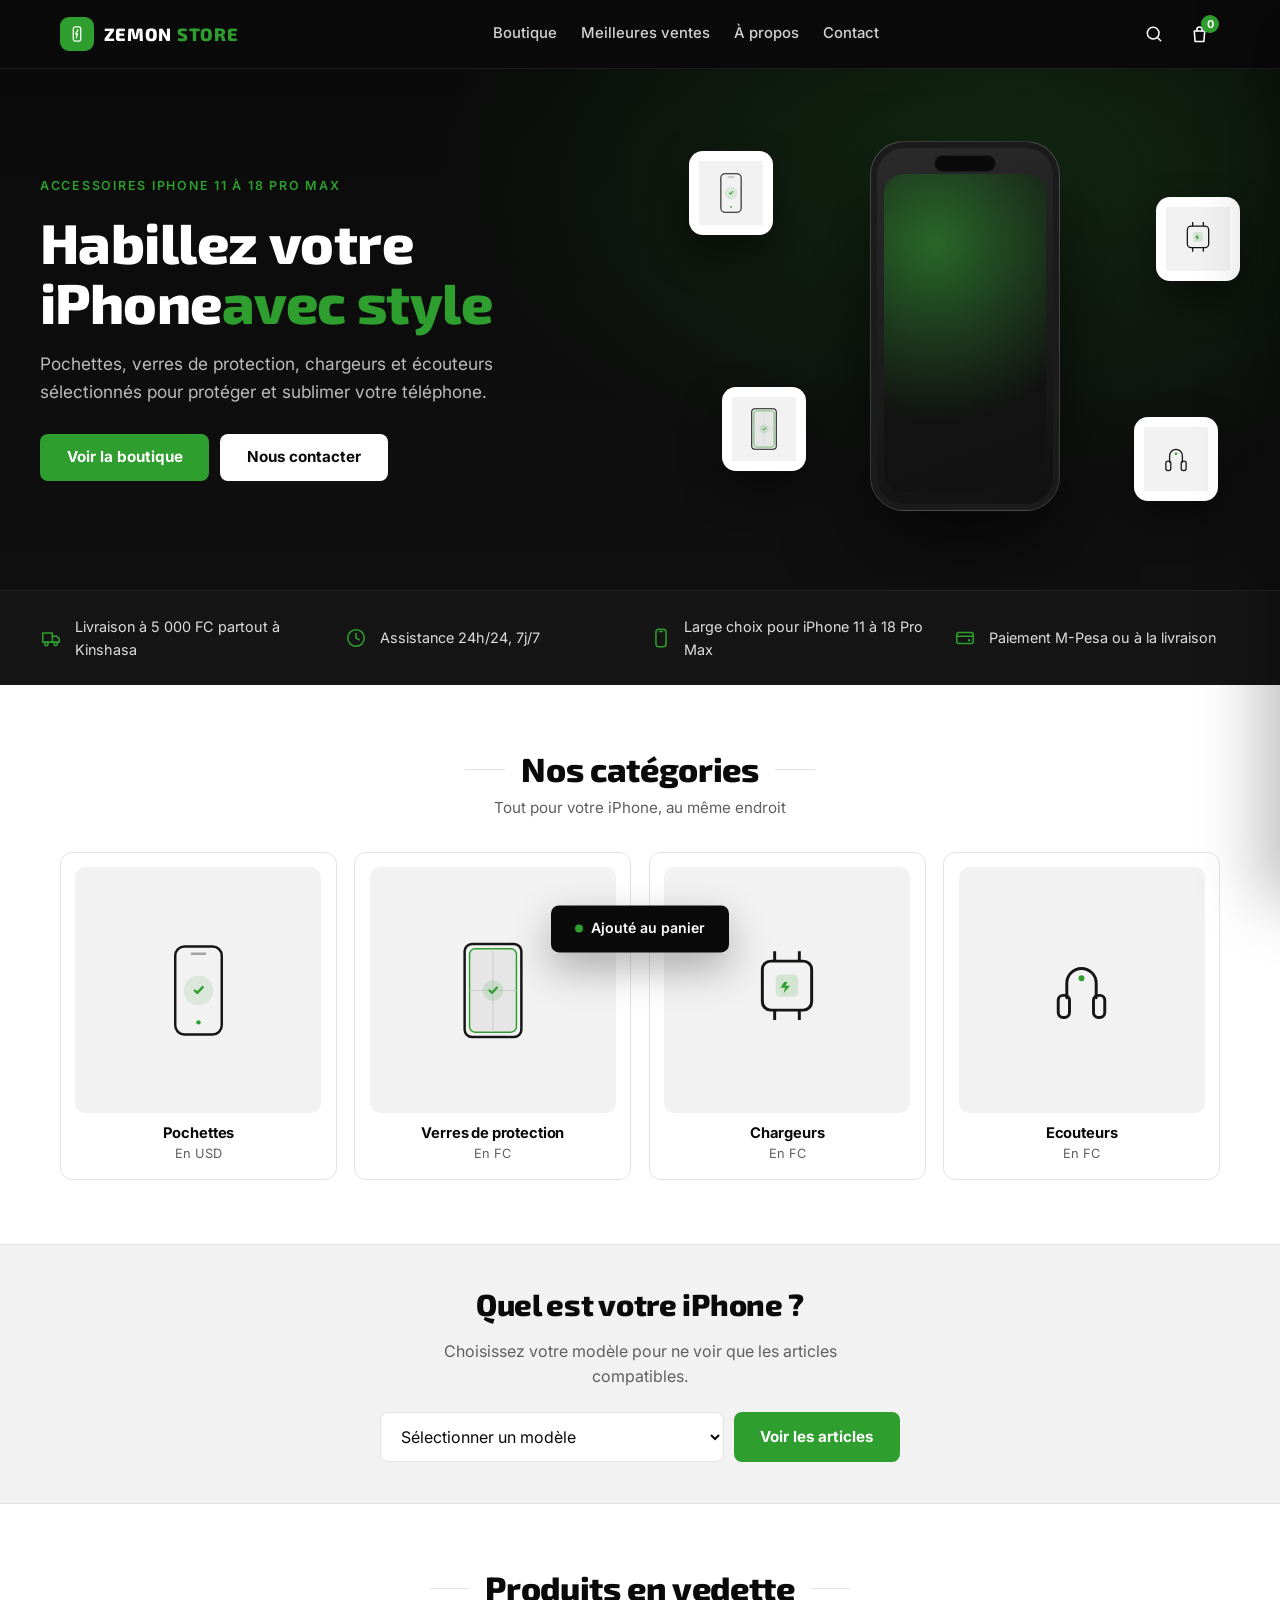
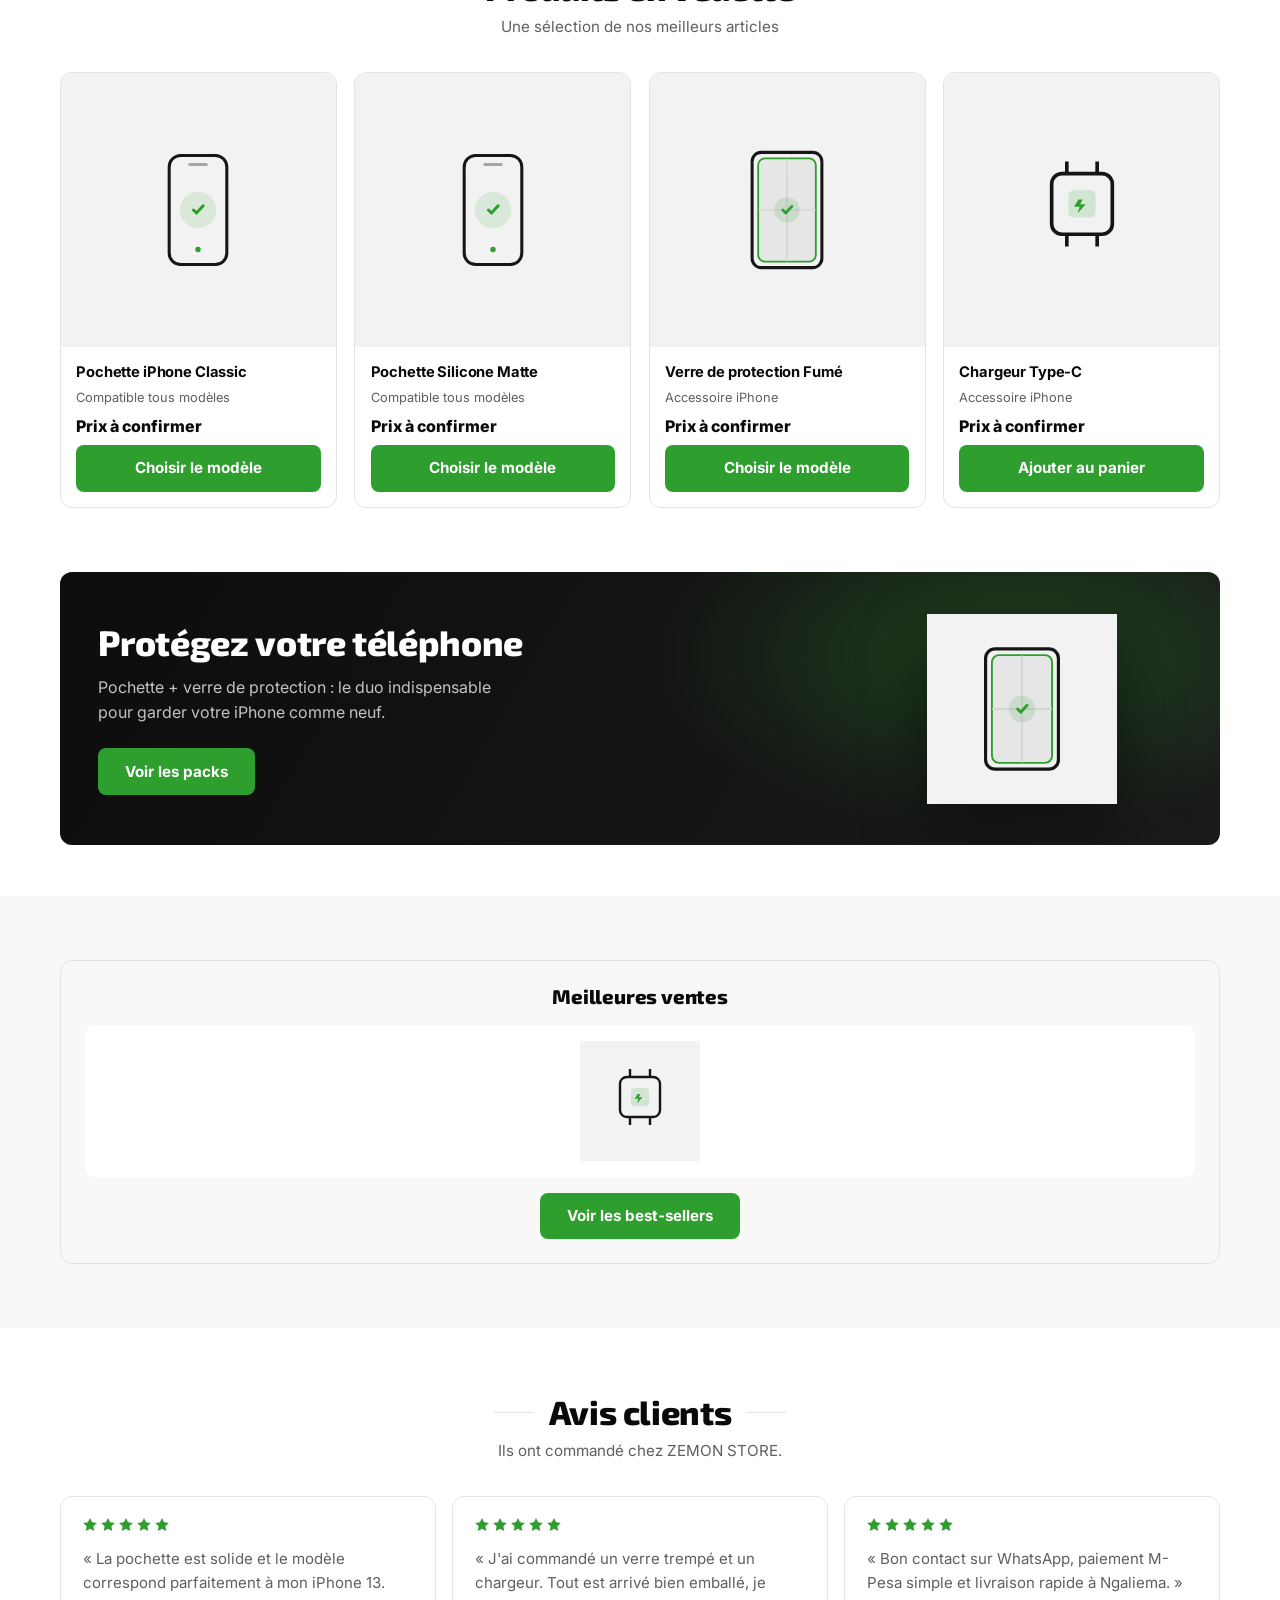
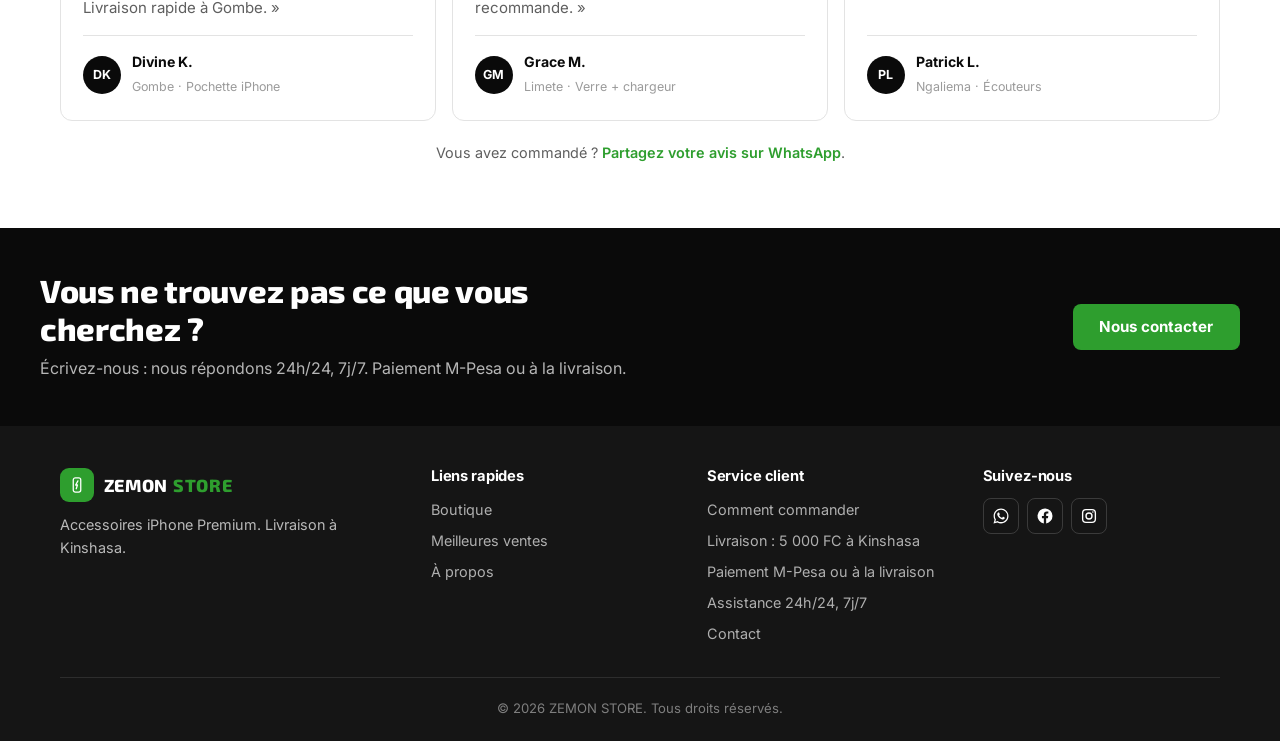
==== index.html @ 2002a4a0 "Initial commit: ZEMON STORE static e-commerce site" ====
<!DOCTYPE html>
<html lang="fr">

<head>
  <meta charset="UTF-8">
  <meta name="viewport" content="width=device-width, initial-scale=1.0">
  <title>ZEMON STORE | Accessoires iPhone</title>
  <meta name="description" content="ZEMON STORE - Pochettes, verres de protection, chargeurs et ecouteurs pour iPhone 11 a 18 Pro Max. Livraison a Kinshasa.">
  <link rel="preconnect" href="https://fonts.googleapis.com">
  <link rel="preconnect" href="https://fonts.gstatic.com" crossorigin>
  <link href="https://fonts.googleapis.com/css2?family=Exo+2:wght@600;700;800&family=Inter:wght@400;500;600;700&display=swap" rel="stylesheet">
  <link rel="stylesheet" href="css/style.css">
</head>

<body>
  <header class="site-header">
    <div class="container header-inner">
      <a class="brand" href="index.html">
        <span class="brand-icon">
          <svg width="18" height="18" viewBox="0 0 24 24" fill="none" stroke="currentColor" stroke-width="1.7" stroke-linecap="round" stroke-linejoin="round"><rect x="7" y="2.5" width="10" height="19" rx="2.8"/><path d="M13.2 6.5 10.2 12h2.4L11 17"/></svg>
        </span>
        <span class="brand-name">ZEMON <span>STORE</span></span>
      </a>

      <nav class="main-nav">
        <a href="pages/catalogue.html">Boutique</a>
        <a href="pages/catalogue.html?filter=best">Meilleures ventes</a>
        <a href="pages/contact.html#apropos">À propos</a>
        <a href="pages/contact.html#contact">Contact</a>
      </nav>

      <div class="header-actions">
        <button class="icon-btn" id="searchToggle" aria-label="Rechercher">
          <svg width="20" height="20" viewBox="0 0 24 24" fill="none" stroke="currentColor" stroke-width="1.8" stroke-linecap="round" stroke-linejoin="round"><circle cx="11" cy="11" r="7"/><path d="m20 20-3.6-3.6"/></svg>
        </button>
        <button class="icon-btn cart-btn" aria-label="Panier">
          <svg width="21" height="21" viewBox="0 0 24 24" fill="none" stroke="currentColor" stroke-width="1.8" stroke-linecap="round" stroke-linejoin="round"><path d="M6 8h12l-1 12H7L6 8Z"/><path d="M9 8V6.5a3 3 0 0 1 6 0V8"/></svg>
          <span class="cart-count">0</span>
        </button>
        <button class="icon-btn burger" id="burger" aria-label="Ouvrir le menu">
          <svg width="22" height="22" viewBox="0 0 24 24" fill="none" stroke="currentColor" stroke-width="1.8" stroke-linecap="round"><path d="M4 7h16M4 12h16M4 17h16"/></svg>
        </button>
      </div>
    </div>

    <div class="search-bar" id="searchBar">
      <form id="headerSearchForm">
        <input type="search" id="headerSearchInput" placeholder="Rechercher une pochette, un chargeur, un verre..." aria-label="Rechercher">
        <button class="btn btn-sm" type="submit">Chercher</button>
      </form>
    </div>

    <div class="mobile-menu" id="mobileMenu">
      <nav class="mobile-nav">
        <a href="pages/catalogue.html">Boutique</a>
        <a href="pages/catalogue.html?filter=best">Meilleures ventes</a>
        <a href="pages/contact.html#apropos">À propos</a>
        <a href="pages/contact.html#contact">Contact</a>
      </nav>
    </div>
  </header>

  <main>
    <section class="hero">
      <div class="container hero-inner">
        <div class="hero-copy">
          <span class="hero-eyebrow">Accessoires iPhone 11 à 18 Pro Max</span>
          <h1 class="hero-title" data-word-reveal>
            Habillez votre iPhone <em>avec style</em>
          </h1>
          <p class="hero-sub">Pochettes, verres de protection, chargeurs et écouteurs sélectionnés pour protéger et sublimer votre téléphone.</p>
          <div class="hero-actions">
            <a class="btn" href="pages/catalogue.html">Voir la boutique</a>
            <a class="btn btn-light" href="https://wa.me/243818395949?text=Bonjour%20ZEMON%20STORE%2C%20je%20cherche%20%5Barticle%5D%20pour%20%5Bmod%C3%A8le%20d%27iPhone%5D" target="_blank" rel="noopener">Nous contacter</a>
          </div>
        </div>

        <div class="hero-visual" aria-hidden="true">
          <div class="hero-phone"></div>
          <div class="hero-float hero-float--1"><img src="assets/images/placeholder-pochette.svg" alt=""></div>
          <div class="hero-float hero-float--2"><img src="assets/images/placeholder-verre.svg" alt=""></div>
          <div class="hero-float hero-float--3"><img src="assets/images/placeholder-charger.svg" alt=""></div>
          <div class="hero-float hero-float--4"><img src="assets/images/placeholder-earphone.svg" alt=""></div>
        </div>
      </div>
    </section>

    <section class="trust">
      <div class="container trust-inner">
        <div class="trust-item">
          <svg width="22" height="22" viewBox="0 0 24 24" fill="none" stroke="currentColor" stroke-width="1.7" stroke-linecap="round" stroke-linejoin="round"><path d="M3 6.5h10.5v10H3z"/><path d="M13.5 10H18l3 3v3.5h-7.5"/><circle cx="7" cy="18.5" r="1.8"/><circle cx="17" cy="18.5" r="1.8"/></svg>
          <span>Livraison à 5 000 FC partout à Kinshasa</span>
        </div>
        <div class="trust-item">
          <svg width="22" height="22" viewBox="0 0 24 24" fill="none" stroke="currentColor" stroke-width="1.7" stroke-linecap="round" stroke-linejoin="round"><circle cx="12" cy="12" r="9"/><path d="M12 7v5l3.5 2"/></svg>
          <span>Assistance 24h/24, 7j/7</span>
        </div>
        <div class="trust-item">
          <svg width="22" height="22" viewBox="0 0 24 24" fill="none" stroke="currentColor" stroke-width="1.7" stroke-linecap="round" stroke-linejoin="round"><rect x="6.5" y="2.5" width="11" height="19" rx="3"/><path d="M10.5 5h3"/></svg>
          <span>Large choix pour iPhone 11 à 18 Pro Max</span>
        </div>
        <div class="trust-item">
          <svg width="22" height="22" viewBox="0 0 24 24" fill="none" stroke="currentColor" stroke-width="1.7" stroke-linecap="round" stroke-linejoin="round"><rect x="3" y="6" width="18" height="12" rx="2.5"/><path d="M3 10h18"/><circle cx="16.5" cy="14.5" r="1.3" fill="currentColor" stroke="none"/></svg>
          <span>Paiement M-Pesa ou à la livraison</span>
        </div>
      </div>
    </section>

    <section class="section">
      <div class="container">
        <div class="section-head section-head--lined reveal">
          <h2>Nos catégories</h2>
          <p>Tout pour votre iPhone, au même endroit</p>
        </div>
        <div class="cat-grid reveal">
          <a class="cat-card" href="pages/catalogue.html?cat=pochettes">
            <div class="cat-media"><img src="assets/images/placeholder-pochette.svg" alt="Pochettes"></div>
            <h3>Pochettes</h3>
            <p>En USD</p>
          </a>
          <a class="cat-card" href="pages/catalogue.html?cat=verres">
            <div class="cat-media"><img src="assets/images/placeholder-verre.svg" alt="Verres de protection"></div>
            <h3>Verres de protection</h3>
            <p>En FC</p>
          </a>
          <a class="cat-card" href="pages/catalogue.html?cat=chargeurs">
            <div class="cat-media"><img src="assets/images/placeholder-charger.svg" alt="Chargeurs"></div>
            <h3>Chargeurs</h3>
            <p>En FC</p>
          </a>
          <a class="cat-card" href="pages/catalogue.html?cat=ecouteurs">
            <div class="cat-media"><img src="assets/images/placeholder-earphone.svg" alt="Ecouteurs"></div>
            <h3>Ecouteurs</h3>
            <p>En FC</p>
          </a>
        </div>
      </div>
    </section>

    <section class="model-finder">
      <div class="container model-finder-inner reveal">
        <h2>Quel est votre iPhone ?</h2>
        <p>Choisissez votre modèle pour ne voir que les articles compatibles.</p>
        <form class="model-form" id="modelFinderForm">
          <select id="modelFinderSelect" aria-label="Choisir un modèle iPhone">
            <option value="">Sélectionner un modèle</option>
          </select>
          <button class="btn" type="submit">Voir les articles</button>
        </form>
      </div>
    </section>

    <section class="section">
      <div class="container">
        <div class="section-head section-head--lined reveal">
          <h2>Produits en vedette</h2>
          <p>Une sélection de nos meilleurs articles</p>
        </div>
        <div class="product-grid reveal" id="featuredGrid"></div>
      </div>
    </section>

    <section class="promo-wrap">
      <div class="container">
        <div class="promo-banner reveal">
          <div>
            <h2>Protégez votre téléphone</h2>
            <p>Pochette + verre de protection : le duo indispensable pour garder votre iPhone comme neuf.</p>
            <a class="btn" href="pages/catalogue.html">Voir les packs</a>
          </div>
          <div class="promo-visual">
            <img src="assets/images/placeholder-verre.svg" alt="Pochette et verre de protection">
          </div>
        </div>
      </div>
    </section>

    <section class="section section--gray">
      <div class="container">
        <div class="duo-grid duo-grid--single reveal">
          <article class="duo-card">
            <h3>Meilleures ventes</h3>
            <div class="duo-media"><img src="assets/images/placeholder-charger.svg" alt="Meilleures ventes"></div>
            <a class="btn" href="pages/catalogue.html?filter=best">Voir les best-sellers</a>
          </article>
        </div>
      </div>
    </section>

    <section class="section" id="avis">
      <div class="container">
        <div class="section-head section-head--lined">
          <h2>Avis clients</h2>
          <p>Ils ont commandé chez ZEMON STORE.</p>
        </div>
        <div class="reviews-grid">
          <article class="review-card">
            <div class="review-stars" role="img" aria-label="5 étoiles sur 5">
              <svg width="86" height="14" viewBox="0 0 86 14" fill="currentColor"><path d="M7 0l2.1 4.3 4.7.7-3.4 3.3.8 4.7L7 10.8 2.8 13l.8-4.7L.2 5l4.7-.7L7 0Z"/><path d="M25 0l2.1 4.3 4.7.7-3.4 3.3.8 4.7L25 10.8l-4.2 2.2.8-4.7L18.2 5l4.7-.7L25 0Z"/><path d="M43 0l2.1 4.3 4.7.7-3.4 3.3.8 4.7L43 10.8l-4.2 2.2.8-4.7L36.2 5l4.7-.7L43 0Z"/><path d="M61 0l2.1 4.3 4.7.7-3.4 3.3.8 4.7L61 10.8l-4.2 2.2.8-4.7L54.2 5l4.7-.7L61 0Z"/><path d="M79 0l2.1 4.3 4.7.7-3.4 3.3.8 4.7L79 10.8l-4.2 2.2.8-4.7L72.2 5l4.7-.7L79 0Z"/></svg>
            </div>
            <p>« La pochette est solide et le modèle correspond parfaitement à mon iPhone 13. Livraison rapide à Gombe. »</p>
            <div class="review-author">
              <span class="review-avatar" aria-hidden="true">DK</span>
              <div><strong>Divine K.</strong><span>Gombe · Pochette iPhone</span></div>
            </div>
          </article>
          <article class="review-card">
            <div class="review-stars" role="img" aria-label="5 étoiles sur 5">
              <svg width="86" height="14" viewBox="0 0 86 14" fill="currentColor"><path d="M7 0l2.1 4.3 4.7.7-3.4 3.3.8 4.7L7 10.8 2.8 13l.8-4.7L.2 5l4.7-.7L7 0Z"/><path d="M25 0l2.1 4.3 4.7.7-3.4 3.3.8 4.7L25 10.8l-4.2 2.2.8-4.7L18.2 5l4.7-.7L25 0Z"/><path d="M43 0l2.1 4.3 4.7.7-3.4 3.3.8 4.7L43 10.8l-4.2 2.2.8-4.7L36.2 5l4.7-.7L43 0Z"/><path d="M61 0l2.1 4.3 4.7.7-3.4 3.3.8 4.7L61 10.8l-4.2 2.2.8-4.7L54.2 5l4.7-.7L61 0Z"/><path d="M79 0l2.1 4.3 4.7.7-3.4 3.3.8 4.7L79 10.8l-4.2 2.2.8-4.7L72.2 5l4.7-.7L79 0Z"/></svg>
            </div>
            <p>« J'ai commandé un verre trempé et un chargeur. Tout est arrivé bien emballé, je recommande. »</p>
            <div class="review-author">
              <span class="review-avatar" aria-hidden="true">GM</span>
              <div><strong>Grace M.</strong><span>Limete · Verre + chargeur</span></div>
            </div>
          </article>
          <article class="review-card">
            <div class="review-stars" role="img" aria-label="5 étoiles sur 5">
              <svg width="86" height="14" viewBox="0 0 86 14" fill="currentColor"><path d="M7 0l2.1 4.3 4.7.7-3.4 3.3.8 4.7L7 10.8 2.8 13l.8-4.7L.2 5l4.7-.7L7 0Z"/><path d="M25 0l2.1 4.3 4.7.7-3.4 3.3.8 4.7L25 10.8l-4.2 2.2.8-4.7L18.2 5l4.7-.7L25 0Z"/><path d="M43 0l2.1 4.3 4.7.7-3.4 3.3.8 4.7L43 10.8l-4.2 2.2.8-4.7L36.2 5l4.7-.7L43 0Z"/><path d="M61 0l2.1 4.3 4.7.7-3.4 3.3.8 4.7L61 10.8l-4.2 2.2.8-4.7L54.2 5l4.7-.7L61 0Z"/><path d="M79 0l2.1 4.3 4.7.7-3.4 3.3.8 4.7L79 10.8l-4.2 2.2.8-4.7L72.2 5l4.7-.7L79 0Z"/></svg>
            </div>
            <p>« Bon contact sur WhatsApp, paiement M-Pesa simple et livraison rapide à Ngaliema. »</p>
            <div class="review-author">
              <span class="review-avatar" aria-hidden="true">PL</span>
              <div><strong>Patrick L.</strong><span>Ngaliema · Écouteurs</span></div>
            </div>
          </article>
        </div>
        <p class="reviews-note">Vous avez commandé ? <a href="https://wa.me/243818395949?text=Bonjour%20ZEMON%20STORE%2C%20je%20souhaite%20partager%20mon%20avis%20sur%20ma%20commande." target="_blank" rel="noopener">Partagez votre avis sur WhatsApp</a>.</p>
      </div>
    </section>

    <section class="contact-band">
      <div class="container contact-band-inner">
        <div>
          <h2>Vous ne trouvez pas ce que vous cherchez ?</h2>
          <p>Écrivez-nous : nous répondons 24h/24, 7j/7. Paiement M-Pesa ou à la livraison.</p>
        </div>
        <a class="btn" href="https://wa.me/243818395949?text=Bonjour%20ZEMON%20STORE%2C%20je%20cherche%20%5Barticle%5D%20pour%20%5Bmod%C3%A8le%20d%27iPhone%5D" target="_blank" rel="noopener">Nous contacter</a>
      </div>
    </section>
  </main>

  <footer class="site-footer">
    <div class="container">
      <div class="footer-grid">
        <div class="footer-brand">
          <a class="brand" href="index.html">
            <span class="brand-icon">
              <svg width="18" height="18" viewBox="0 0 24 24" fill="none" stroke="currentColor" stroke-width="1.7" stroke-linecap="round" stroke-linejoin="round"><rect x="7" y="2.5" width="10" height="19" rx="2.8"/><path d="M13.2 6.5 10.2 12h2.4L11 17"/></svg>
            </span>
            <span class="brand-name">ZEMON <span>STORE</span></span>
          </a>
          <p>Accessoires iPhone Premium. Livraison à Kinshasa.</p>
        </div>

        <div class="footer-col">
          <h4>Liens rapides</h4>
          <div class="footer-links">
            <a href="pages/catalogue.html">Boutique</a>
            <a href="pages/catalogue.html?filter=best">Meilleures ventes</a>
            <a href="pages/contact.html#apropos">À propos</a>
          </div>
        </div>

        <div class="footer-col">
          <h4>Service client</h4>
          <div class="footer-links">
            <a href="pages/contact.html">Comment commander</a>
            <a href="pages/contact.html">Livraison : 5 000 FC à Kinshasa</a>
            <a href="pages/contact.html">Paiement M-Pesa ou à la livraison</a>
            <a href="pages/contact.html">Assistance 24h/24, 7j/7</a>
            <a href="pages/contact.html#contact">Contact</a>
          </div>
        </div>

        <div class="footer-col">
          <h4>Suivez-nous</h4>
          <div class="socials">
            <a href="https://wa.me/243818395949" target="_blank" rel="noopener" aria-label="WhatsApp">
              <svg width="18" height="18" viewBox="0 0 24 24" fill="currentColor"><path d="M12.04 2C6.58 2 2.13 6.45 2.13 11.91c0 1.75.46 3.45 1.32 4.95L2 22l5.25-1.38a9.9 9.9 0 0 0 4.79 1.22h.01c5.46 0 9.91-4.45 9.91-9.91 0-2.65-1.03-5.14-2.9-7.02A9.82 9.82 0 0 0 12.04 2Zm0 18.13h-.01a8.2 8.2 0 0 1-4.18-1.15l-.3-.18-3.11.82.83-3.04-.2-.31a8.2 8.2 0 0 1-1.26-4.38c0-4.54 3.7-8.23 8.24-8.23a8.2 8.2 0 0 1 8.23 8.24c0 4.54-3.7 8.23-8.24 8.23Zm4.52-6.16c-.25-.12-1.47-.72-1.69-.81-.23-.08-.39-.12-.56.12-.16.25-.64.81-.79.97-.14.17-.29.19-.54.06-.25-.12-1.05-.39-2-1.23-.74-.66-1.24-1.47-1.38-1.72-.15-.25-.02-.38.11-.51.11-.11.25-.29.37-.43.12-.15.16-.25.25-.41.08-.17.04-.31-.02-.43-.06-.12-.56-1.34-.76-1.84-.2-.48-.4-.42-.56-.43h-.48c-.17 0-.43.06-.66.31-.23.25-.86.85-.86 2.07 0 1.22.89 2.39 1.01 2.56.12.17 1.75 2.67 4.23 3.74.59.26 1.05.41 1.41.52.59.19 1.13.16 1.56.1.48-.07 1.47-.6 1.68-1.18.21-.58.21-1.07.14-1.18-.06-.11-.22-.17-.47-.29Z"/></svg>
            </a>
            <a href="https://facebook.com" target="_blank" rel="noopener" aria-label="Facebook">
              <svg width="18" height="18" viewBox="0 0 24 24" fill="currentColor"><path d="M22 12a10 10 0 1 0-11.56 9.88v-6.99H7.9V12h2.54V9.8c0-2.5 1.49-3.89 3.77-3.89 1.09 0 2.24.2 2.24.2v2.46h-1.26c-1.24 0-1.63.77-1.63 1.56V12h2.78l-.44 2.89h-2.34v6.99A10 10 0 0 0 22 12Z"/></svg>
            </a>
            <a href="https://instagram.com" target="_blank" rel="noopener" aria-label="Instagram">
              <svg width="18" height="18" viewBox="0 0 24 24" fill="none" stroke="currentColor" stroke-width="1.8" stroke-linecap="round"><rect x="3.5" y="3.5" width="17" height="17" rx="4.5"/><circle cx="12" cy="12" r="4"/><circle cx="17.2" cy="6.8" r="1" fill="currentColor" stroke="none"/></svg>
            </a>
          </div>
        </div>
      </div>
      <div class="footer-bottom">&copy; <span id="year"></span> ZEMON STORE. Tous droits réservés.</div>
    </div>
  </footer>

  <div class="cart-toast" id="cartToast">Ajouté au panier</div>

  <div class="cart-overlay" id="cartOverlay"></div>
  <aside class="cart-drawer" id="cartDrawer" aria-label="Panier">
    <div class="cart-drawer-header">
      <h2 class="cart-drawer-title">Mon panier</h2>
      <button class="cart-close" id="cartClose" aria-label="Fermer le panier">
        <svg width="18" height="18" viewBox="0 0 24 24" fill="none" stroke="currentColor" stroke-width="1.8" stroke-linecap="round"><path d="M18 6 6 18M6 6l12 12"/></svg>
      </button>
    </div>
    <div class="cart-drawer-body" id="cartItems"></div>
    <div class="cart-drawer-footer">
      <div class="cart-totals">
        <div class="cart-total-line">
          <span>Sous-total</span>
          <div class="cart-total-split">
            <span id="subtotalUsd">$ 0.00</span>
            <span id="subtotalFc">0 FC</span>
          </div>
        </div>
        <div class="cart-total-line">
          <span>Livraison (Kinshasa)</span>
          <span>5 000 FC</span>
        </div>
        <div class="cart-total-line cart-total-line--grand">
          <span>Total</span>
          <div class="cart-total-split">
            <span id="totalUsd">$ 0.00</span>
            <span id="totalFc">0 FC</span>
          </div>
        </div>
      </div>
      <a class="btn btn-block" href="pages/commande.html">Commander</a>
      <button class="cart-clear" id="cartClear">Vider le panier</button>
    </div>
  </aside>

  <script src="js/data.js"></script>
  <script src="js/cart.js"></script>
  <script src="js/home.js"></script>
  <script src="js/main.js"></script>
</body>

</html>
---- css/style.css ----
/* ZEMON STORE - Feuille de style principale
   Palette : noir, vert, blanc */

*,
*::before,
*::after {
  box-sizing: border-box;
  margin: 0;
  padding: 0;
}

:root {
  --black: #0a0a0a;
  --black-2: #151515;
  --black-3: #1d1d1d;
  --green: #2e9e2e;
  --green-dark: #237a23;
  --green-light: #e9f6e9;
  --white: #ffffff;
  --gray-50: #f8f8f8;
  --gray-100: #f2f2f2;
  --gray-200: #e3e3e3;
  --gray-400: #9b9b9b;
  --gray-600: #5f5f5f;
  --red: #d62828;
  --radius: 12px;
  --radius-sm: 8px;
  --shadow-sm: 0 2px 10px rgba(0, 0, 0, 0.06);
  --shadow-md: 0 16px 36px rgba(0, 0, 0, 0.12);
  --container: 1200px;
  --font-title: "Exo 2", system-ui, sans-serif;
  --font-body: "Inter", system-ui, -apple-system, "Segoe UI", Roboto, sans-serif;
}

html {
  font-size: 16px;
  scroll-behavior: smooth;
  -webkit-text-size-adjust: 100%;
}

body {
  font-family: var(--font-body);
  color: var(--black);
  background: var(--white);
  line-height: 1.6;
  -webkit-font-smoothing: antialiased;
  -moz-osx-font-smoothing: grayscale;
}

img {
  max-width: 100%;
  display: block;
}

a {
  color: inherit;
  text-decoration: none;
}

ul {
  list-style: none;
}

button {
  font-family: inherit;
  cursor: pointer;
  border: none;
  background: none;
  color: inherit;
}

input,
select,
textarea {
  font-family: inherit;
  font-size: 1rem;
}

h1,
h2,
h3,
h4 {
  font-family: var(--font-title);
  line-height: 1.18;
  font-weight: 800;
  letter-spacing: -0.01em;
}

.container {
  width: min(var(--container), 100%);
  margin: 0 auto;
  padding: 0 1.25rem;
}

/* Buttons */
.btn {
  display: inline-flex;
  align-items: center;
  justify-content: center;
  gap: 0.5rem;
  padding: 0.82rem 1.6rem;
  border-radius: var(--radius-sm);
  background: var(--green);
  color: var(--white);
  font-weight: 700;
  font-size: 0.95rem;
  border: 1px solid transparent;
  transition: background 0.18s ease, transform 0.18s ease, box-shadow 0.18s ease;
  text-align: center;
  line-height: 1.2;
}

.btn:hover {
  background: var(--green-dark);
  transform: translateY(-2px);
  box-shadow: 0 10px 24px rgba(46, 158, 46, 0.24);
}

.btn-block {
  width: 100%;
}

.btn-sm {
  padding: 0.6rem 1rem;
  font-size: 0.86rem;
}

.btn-outline {
  background: transparent;
  border-color: var(--gray-200);
  color: var(--black);
}

.btn-outline:hover {
  background: var(--gray-100);
  color: var(--black);
  box-shadow: none;
  transform: none;
}

.btn-light {
  background: var(--white);
  color: var(--black);
}

.btn-light:hover {
  background: var(--gray-100);
  color: var(--black);
}

/* Header */
.site-header {
  position: sticky;
  top: 0;
  z-index: 50;
  background: var(--black);
  color: var(--white);
  border-bottom: 1px solid rgba(255, 255, 255, 0.08);
}

.header-inner {
  display: flex;
  align-items: center;
  justify-content: space-between;
  gap: 1rem;
  height: 68px;
}

.brand {
  display: inline-flex;
  align-items: center;
  gap: 0.6rem;
  font-family: var(--font-title);
  font-weight: 800;
  font-size: 1.12rem;
  letter-spacing: 0.04em;
  color: var(--white);
}

.brand-icon {
  width: 34px;
  height: 34px;
  border-radius: 9px;
  background: var(--green);
  display: grid;
  place-items: center;
  color: var(--white);
  flex-shrink: 0;
}

.brand-name span {
  color: var(--green);
}

.main-nav {
  display: none;
  align-items: center;
  gap: 1.5rem;
  font-size: 0.93rem;
  font-weight: 500;
}

.main-nav a {
  color: rgba(255, 255, 255, 0.82);
  transition: color 0.15s ease;
  white-space: nowrap;
}

.main-nav a:hover,
.main-nav a.active {
  color: var(--green);
}

.header-actions {
  display: flex;
  align-items: center;
  gap: 0.2rem;
}

.icon-btn {
  width: 42px;
  height: 42px;
  border-radius: 10px;
  display: grid;
  place-items: center;
  color: var(--white);
  transition: background 0.15s ease;
}

.icon-btn:hover {
  background: rgba(255, 255, 255, 0.08);
}

.cart-btn {
  position: relative;
}

.cart-count {
  position: absolute;
  top: 2px;
  right: 1px;
  min-width: 18px;
  height: 18px;
  padding: 0 4px;
  border-radius: 999px;
  background: var(--green);
  color: var(--white);
  font-size: 0.68rem;
  font-weight: 700;
  display: grid;
  place-items: center;
  font-family: var(--font-body);
}

.cart-count.bump {
  animation: bump 0.4s ease;
}

@keyframes bump {
  0% { transform: scale(1); }
  40% { transform: scale(1.3); }
  100% { transform: scale(1); }
}

.search-bar {
  display: none;
  background: var(--black-2);
  border-top: 1px solid rgba(255, 255, 255, 0.08);
}

.search-bar.open {
  display: block;
}

.search-bar form {
  display: flex;
  gap: 0.6rem;
  width: min(var(--container), 100%);
  margin: 0 auto;
  padding: 0.9rem 1.25rem;
}

.search-bar input {
  flex: 1;
  padding: 0.7rem 1rem;
  border-radius: var(--radius-sm);
  border: 1px solid rgba(255, 255, 255, 0.16);
  background: rgba(255, 255, 255, 0.06);
  color: var(--white);
}

.search-bar input::placeholder {
  color: rgba(255, 255, 255, 0.5);
}

.search-bar input:focus {
  outline: none;
  border-color: var(--green);
}

.mobile-menu {
  display: none;
  background: var(--black-2);
  border-top: 1px solid rgba(255, 255, 255, 0.08);
}

.mobile-menu.open {
  display: block;
}

.mobile-nav {
  display: flex;
  flex-direction: column;
  width: min(var(--container), 100%);
  margin: 0 auto;
  padding: 0.8rem 1.25rem 1.2rem;
}

.mobile-nav a {
  padding: 0.75rem 0;
  border-bottom: 1px solid rgba(255, 255, 255, 0.07);
  color: rgba(255, 255, 255, 0.86);
  font-weight: 500;
}

.mobile-nav a:last-child {
  border-bottom: none;
}

/* Hero */
.hero {
  background:
    radial-gradient(900px 520px at 78% 18%, rgba(46, 158, 46, 0.2), transparent 62%),
    linear-gradient(180deg, #0a0a0a 0%, #101010 100%);
  color: var(--white);
  overflow: hidden;
}

.hero-inner {
  display: grid;
  grid-template-columns: 1fr;
  gap: 2rem;
  padding: 3rem 0 3.2rem;
  align-items: center;
}

.hero-copy {
  max-width: 560px;
}

.hero-eyebrow {
  display: inline-flex;
  align-items: center;
  gap: 0.5rem;
  font-size: 0.78rem;
  font-weight: 600;
  letter-spacing: 0.14em;
  text-transform: uppercase;
  color: var(--green);
  margin-bottom: 1rem;
}

.hero-title {
  font-size: clamp(2rem, 5.5vw, 3.5rem);
  font-weight: 800;
  line-height: 1.08;
}

.hero-title em {
  color: var(--green);
  font-style: normal;
}

.hero-title .word {
  display: inline-block;
  opacity: 0;
  transform: translateY(18px);
  animation: word-in 0.6s ease forwards;
}

@keyframes word-in {
  to {
    opacity: 1;
    transform: translateY(0);
  }
}

.hero-sub {
  margin-top: 1.1rem;
  color: rgba(255, 255, 255, 0.72);
  font-size: clamp(0.95rem, 2vw, 1.08rem);
  max-width: 500px;
}

.hero-actions {
  margin-top: 1.8rem;
  display: flex;
  flex-wrap: wrap;
  gap: 0.7rem;
}

.hero-visual {
  position: relative;
  min-height: 300px;
  display: grid;
  place-items: center;
}

.hero-phone {
  width: 168px;
  height: 326px;
  border-radius: 34px;
  background: linear-gradient(160deg, #2b2b2b, #101010);
  border: 1px solid rgba(255, 255, 255, 0.16);
  box-shadow: 0 40px 80px rgba(0, 0, 0, 0.55), inset 0 0 0 6px #1b1b1b;
  position: relative;
}

.hero-phone::before {
  content: "";
  position: absolute;
  top: 13px;
  left: 50%;
  transform: translateX(-50%);
  width: 62px;
  height: 17px;
  border-radius: 12px;
  background: #0a0a0a;
  border: 1px solid rgba(255, 255, 255, 0.08);
}

.hero-phone::after {
  content: "";
  position: absolute;
  inset: 32px 13px 18px;
  border-radius: 20px;
  background:
    radial-gradient(circle at 32% 22%, rgba(46, 158, 46, 0.55), rgba(18, 18, 18, 0.95) 65%);
}

.hero-float {
  position: absolute;
  background: var(--white);
  border-radius: 14px;
  padding: 10px;
  box-shadow: 0 18px 40px rgba(0, 0, 0, 0.45);
  animation: float 6s ease-in-out infinite;
}

.hero-float img {
  width: 54px;
  height: 54px;
  object-fit: contain;
}

.hero-float--1 { top: 4%; left: 0; animation-delay: 0s; }
.hero-float--2 { bottom: 12%; left: 6%; animation-delay: 1.2s; }
.hero-float--3 { top: 16%; right: 0; animation-delay: 0.6s; }
.hero-float--4 { bottom: 4%; right: 4%; animation-delay: 1.8s; }

@keyframes float {
  0%, 100% { transform: translateY(0); }
  50% { transform: translateY(-12px); }
}

/* Trust band */
.trust {
  background: var(--black-2);
  color: var(--white);
  border-top: 1px solid rgba(255, 255, 255, 0.06);
}

.trust-inner {
  display: grid;
  grid-template-columns: 1fr;
  gap: 0.9rem;
  padding: 1.5rem 0;
}

.trust-item {
  display: flex;
  align-items: center;
  gap: 0.8rem;
  font-size: 0.9rem;
  color: rgba(255, 255, 255, 0.86);
}

.trust-item svg {
  color: var(--green);
  flex-shrink: 0;
}

/* Sections */
.section {
  padding: 3.2rem 0;
}

.section--gray {
  background: var(--gray-50);
}

.section-head {
  display: flex;
  flex-direction: column;
  align-items: center;
  text-align: center;
  gap: 0.45rem;
  margin-bottom: 2rem;
}

.section-head h2 {
  font-size: clamp(1.5rem, 3.4vw, 2.1rem);
  font-weight: 800;
}

.section-head p {
  color: var(--gray-600);
  font-size: 0.95rem;
}

.section-head--lined h2 {
  position: relative;
  display: inline-block;
  padding: 0 1rem;
}

.section-head--lined h2::before,
.section-head--lined h2::after {
  content: "";
  position: absolute;
  top: 50%;
  width: 40px;
  height: 1px;
  background: var(--gray-200);
}

.section-head--lined h2::before { right: 100%; }
.section-head--lined h2::after { left: 100%; }

/* Categories */
.cat-grid {
  display: grid;
  grid-template-columns: repeat(2, minmax(0, 1fr));
  gap: 0.9rem;
}

.cat-card {
  background: var(--white);
  border: 1px solid var(--gray-200);
  border-radius: var(--radius);
  padding: 0.9rem;
  text-align: center;
  transition: border-color 0.18s ease, transform 0.18s ease, box-shadow 0.18s ease;
}

.cat-card:hover {
  border-color: var(--green);
  transform: translateY(-3px);
  box-shadow: var(--shadow-md);
}

.cat-media {
  background: var(--gray-100);
  border-radius: 10px;
  aspect-ratio: 1 / 1;
  display: grid;
  place-items: center;
  padding: 0.9rem;
  margin-bottom: 0.7rem;
}

.cat-media img {
  width: 68%;
  height: 68%;
  object-fit: contain;
}

.cat-card h3 {
  font-family: var(--font-body);
  font-size: 0.92rem;
  font-weight: 700;
}

.cat-card p {
  color: var(--gray-600);
  font-size: 0.8rem;
  margin-top: 0.15rem;
}

/* Model finder */
.model-finder {
  background: var(--gray-100);
  border-top: 1px solid var(--gray-200);
  border-bottom: 1px solid var(--gray-200);
}

.model-finder-inner {
  display: flex;
  flex-direction: column;
  gap: 1rem;
  padding: 2.6rem 0;
  align-items: center;
  text-align: center;
}

.model-finder h2 {
  font-size: clamp(1.4rem, 3vw, 1.9rem);
}

.model-finder p {
  color: var(--gray-600);
  max-width: 460px;
}

.model-form {
  display: flex;
  flex-wrap: wrap;
  gap: 0.6rem;
  width: 100%;
  max-width: 520px;
  margin-top: 0.4rem;
}

.model-form select {
  flex: 1 1 200px;
  padding: 0.8rem 1rem;
  border-radius: var(--radius-sm);
  border: 1px solid var(--gray-200);
  background: var(--white);
  color: var(--black);
}

.model-form select:focus {
  outline: none;
  border-color: var(--green);
}

/* Product grid + card */
.product-grid {
  display: grid;
  grid-template-columns: repeat(2, minmax(0, 1fr));
  gap: 0.9rem;
}

.product-card {
  position: relative;
  background: var(--white);
  border: 1px solid var(--gray-200);
  border-radius: var(--radius);
  overflow: hidden;
  display: flex;
  flex-direction: column;
  transition: transform 0.2s ease, box-shadow 0.2s ease;
}

.product-card:hover {
  transform: translateY(-4px);
  box-shadow: var(--shadow-md);
}

.product-media {
  position: relative;
  background: var(--gray-100);
  aspect-ratio: 1 / 1;
  display: grid;
  place-items: center;
  padding: 1.1rem;
  overflow: hidden;
}

.product-media img {
  width: 76%;
  height: 76%;
  object-fit: contain;
  transition: transform 0.3s ease;
}

.product-card:hover .product-media img {
  transform: scale(1.06);
}

.product-badge {
  position: absolute;
  top: 10px;
  left: 10px;
  font-size: 0.68rem;
  font-weight: 700;
  padding: 0.24rem 0.55rem;
  border-radius: 6px;
  text-transform: uppercase;
  letter-spacing: 0.06em;
}

.badge-new {
  background: var(--green);
  color: var(--white);
}

.badge-promo {
  background: var(--red);
  color: var(--white);
}

.badge-green {
  background: var(--black);
  color: var(--white);
}

.product-body {
  display: flex;
  flex-direction: column;
  gap: 0.35rem;
  padding: 0.95rem;
  flex: 1;
}

.product-name {
  font-family: var(--font-body);
  font-size: 0.92rem;
  font-weight: 700;
  line-height: 1.35;
}

.product-meta {
  color: var(--gray-600);
  font-size: 0.8rem;
}

.product-price {
  font-weight: 800;
  font-size: 1rem;
  color: var(--black);
}

.product-price--promo {
  color: var(--red);
}

.product-card .btn {
  margin-top: auto;
  width: 100%;
}

.product-link {
  display: flex;
  flex-direction: column;
  flex: 1;
}

/* Promo banner */
.promo-wrap {
  padding: 0 0 3.2rem;
}

.promo-banner {
  position: relative;
  overflow: hidden;
  border-radius: var(--radius);
  background:
    radial-gradient(600px 300px at 82% 30%, rgba(46, 158, 46, 0.32), transparent 60%),
    linear-gradient(120deg, #0d0d0d, #1a1a1a);
  color: var(--white);
  display: grid;
  grid-template-columns: 1fr;
  gap: 1rem;
  padding: 2rem 1.5rem;
}

.promo-banner h2 {
  font-size: clamp(1.5rem, 3.4vw, 2.2rem);
}

.promo-banner p {
  margin: 0.7rem 0 1.4rem;
  color: rgba(255, 255, 255, 0.75);
  max-width: 420px;
}

.promo-visual {
  display: grid;
  place-items: center;
}

.promo-visual img {
  width: 150px;
  filter: drop-shadow(0 20px 30px rgba(0, 0, 0, 0.5));
}

/* Duo blocks */
.duo-grid {
  display: grid;
  grid-template-columns: 1fr;
  gap: 1rem;
}

.duo-card {
  background: var(--gray-50);
  border: 1px solid var(--gray-200);
  border-radius: var(--radius);
  padding: 1.5rem;
  text-align: center;
  display: flex;
  flex-direction: column;
  gap: 1rem;
  transition: border-color 0.18s ease, transform 0.18s ease;
}

.duo-card:hover {
  border-color: var(--green);
  transform: translateY(-3px);
}

.duo-card h3 {
  font-size: 1.25rem;
}

.duo-media {
  background: var(--white);
  border-radius: 10px;
  padding: 1rem;
  display: grid;
  place-items: center;
  min-height: 150px;
}

.duo-media img {
  width: 120px;
  object-fit: contain;
}

.duo-card .btn {
  align-self: center;
}

/* Contact band */
.contact-band {
  background: var(--black);
  color: var(--white);
}

.contact-band-inner {
  display: flex;
  flex-direction: column;
  gap: 1.2rem;
  padding: 2.4rem 0;
  align-items: flex-start;
}

.contact-band h2 {
  font-size: clamp(1.4rem, 3.2vw, 2rem);
}

.contact-band p {
  color: rgba(255, 255, 255, 0.7);
  margin-top: 0.5rem;
}

/* Footer */
.site-footer {
  background: var(--black-2);
  color: rgba(255, 255, 255, 0.7);
  padding: 2.6rem 0 1.4rem;
}

.footer-grid {
  display: grid;
  grid-template-columns: 1fr;
  gap: 2rem;
}

.footer-brand .brand {
  font-size: 1.1rem;
}

.footer-brand p {
  margin-top: 0.7rem;
  font-size: 0.9rem;
  max-width: 280px;
}

.footer-col h4 {
  font-family: var(--font-body);
  color: var(--white);
  font-size: 0.92rem;
  font-weight: 700;
  margin-bottom: 0.8rem;
}

.footer-links {
  display: flex;
  flex-direction: column;
  gap: 0.5rem;
  font-size: 0.9rem;
}

.footer-links a {
  color: rgba(255, 255, 255, 0.66);
  transition: color 0.15s ease;
}

.footer-links a:hover {
  color: var(--green);
}

.socials {
  display: flex;
  gap: 0.5rem;
}

.socials a {
  width: 36px;
  height: 36px;
  border-radius: 8px;
  border: 1px solid rgba(255, 255, 255, 0.16);
  display: grid;
  place-items: center;
  color: var(--white);
  transition: background 0.15s ease, border-color 0.15s ease;
}

.socials a:hover {
  background: var(--green);
  border-color: var(--green);
}

.footer-bottom {
  border-top: 1px solid rgba(255, 255, 255, 0.1);
  margin-top: 2rem;
  padding-top: 1.2rem;
  font-size: 0.82rem;
  text-align: center;
  color: rgba(255, 255, 255, 0.45);
}

/* Page header (catalogue etc.) */
.page-head {
  background: var(--gray-50);
  border-bottom: 1px solid var(--gray-200);
  padding: 2.4rem 0;
}

.page-head h1 {
  font-size: clamp(1.7rem, 4vw, 2.6rem);
}

.page-head p {
  color: var(--gray-600);
  margin-top: 0.4rem;
}

.breadcrumb {
  font-size: 0.82rem;
  color: var(--gray-600);
  margin-bottom: 0.7rem;
}

.breadcrumb a:hover {
  color: var(--green);
}

/* Catalogue filters */
.filters {
  display: grid;
  grid-template-columns: 1fr;
  gap: 0.8rem;
  padding: 1.2rem;
  background: var(--white);
  border: 1px solid var(--gray-200);
  border-radius: var(--radius);
  margin-top: 1.6rem;
}

.filter-item {
  display: flex;
  flex-direction: column;
  gap: 0.4rem;
}

.filter-item label {
  font-size: 0.78rem;
  font-weight: 600;
  text-transform: uppercase;
  letter-spacing: 0.08em;
  color: var(--gray-600);
}

.filter-item select,
.filter-item input {
  width: 100%;
  padding: 0.7rem 0.9rem;
  border-radius: var(--radius-sm);
  border: 1px solid var(--gray-200);
  background: var(--white);
  color: var(--black);
}

.filter-item select:focus,
.filter-item input:focus {
  outline: none;
  border-color: var(--green);
}

.products-area {
  padding: 1.6rem 0 3rem;
}

.empty-state {
  text-align: center;
  color: var(--gray-600);
  padding: 2rem 0;
}

/* Product page */
.product-page {
  padding: 2rem 0 3rem;
}

.product-layout {
  display: grid;
  grid-template-columns: 1fr;
  gap: 1.8rem;
}

.product-gallery {
  background: var(--gray-100);
  border: 1px solid var(--gray-200);
  border-radius: var(--radius);
  aspect-ratio: 1 / 1;
  display: grid;
  place-items: center;
  padding: 2rem;
}

.product-gallery img {
  width: 74%;
  height: 74%;
  object-fit: contain;
}

.product-info {
  display: flex;
  flex-direction: column;
  gap: 1rem;
}

.product-info-title {
  font-size: clamp(1.6rem, 3.6vw, 2.4rem);
}

.product-info-price {
  font-size: clamp(1.25rem, 3vw, 1.7rem);
  font-weight: 800;
}

.product-info-desc {
  color: var(--gray-600);
}

.product-stock {
  display: inline-flex;
  align-items: center;
  gap: 0.5rem;
  padding: 0.45rem 0.85rem;
  border-radius: 999px;
  background: var(--green-light);
  color: var(--green-dark);
  font-size: 0.85rem;
  font-weight: 600;
  width: fit-content;
}

.stock-dot {
  width: 8px;
  height: 8px;
  border-radius: 50%;
  background: var(--green);
}

.variant-block {
  display: flex;
  flex-direction: column;
  gap: 0.45rem;
}

.variant-label {
  font-size: 0.78rem;
  font-weight: 600;
  text-transform: uppercase;
  letter-spacing: 0.08em;
  color: var(--gray-600);
}

.variant-select {
  padding: 0.8rem 1rem;
  border-radius: var(--radius-sm);
  border: 1px solid var(--gray-200);
  background: var(--white);
  color: var(--black);
}

.variant-select:focus {
  outline: none;
  border-color: var(--green);
}

.add-to-cart {
  margin-top: 0.4rem;
  width: 100%;
}

.add-to-cart:disabled {
  opacity: 0.45;
  cursor: not-allowed;
  transform: none;
  box-shadow: none;
}

.variant-hint {
  color: var(--red);
  font-size: 0.85rem;
}

/* Checkout */
.checkout {
  padding: 2rem 0 3rem;
}

.checkout-grid {
  display: grid;
  grid-template-columns: 1fr;
  gap: 1.4rem;
  align-items: start;
}

.panel {
  background: var(--white);
  border: 1px solid var(--gray-200);
  border-radius: var(--radius);
  padding: 1.4rem;
}

.panel-title {
  font-size: 1.15rem;
  margin-bottom: 1rem;
}

.form-group {
  display: flex;
  flex-direction: column;
  gap: 0.4rem;
  margin-bottom: 1rem;
}

.form-group label {
  font-size: 0.8rem;
  font-weight: 600;
  color: var(--gray-600);
}

.form-group input,
.form-group select,
.form-group textarea {
  padding: 0.8rem 0.95rem;
  border-radius: var(--radius-sm);
  border: 1px solid var(--gray-200);
  background: var(--white);
  color: var(--black);
}

.form-group input:focus,
.form-group select:focus,
.form-group textarea:focus {
  outline: none;
  border-color: var(--green);
}

.form-note {
  color: var(--gray-600);
  font-size: 0.85rem;
  margin-bottom: 1rem;
}

.summary-items {
  display: flex;
  flex-direction: column;
  gap: 0.9rem;
  margin-bottom: 1rem;
}

.summary-item {
  display: flex;
  gap: 0.8rem;
  align-items: center;
  padding-bottom: 0.9rem;
  border-bottom: 1px solid var(--gray-200);
}

.summary-item img {
  width: 54px;
  height: 54px;
  object-fit: contain;
  background: var(--gray-100);
  border-radius: 8px;
  padding: 4px;
}

.summary-item-info {
  flex: 1;
  min-width: 0;
}

.summary-item-name {
  font-weight: 700;
  font-size: 0.9rem;
}

.summary-item-meta {
  color: var(--gray-600);
  font-size: 0.8rem;
}

.summary-item-price {
  font-weight: 700;
  font-size: 0.9rem;
  white-space: nowrap;
}

.totals {
  display: flex;
  flex-direction: column;
  gap: 0.5rem;
  font-size: 0.92rem;
}

.total-line {
  display: flex;
  align-items: center;
  justify-content: space-between;
  color: var(--gray-600);
}

.total-split {
  display: flex;
  flex-direction: column;
  align-items: flex-end;
  gap: 0.1rem;
}

.total-line--grand {
  color: var(--black);
  font-weight: 800;
  font-size: 1rem;
  border-top: 1px solid var(--gray-200);
  padding-top: 0.6rem;
  margin-top: 0.2rem;
}

/* Invoice */
.invoice {
  display: none;
}

.invoice.show {
  display: block;
  margin-top: 1.6rem;
  padding: 1.6rem;
  border: 1px solid var(--gray-200);
  border-radius: var(--radius);
  background: var(--white);
  box-shadow: var(--shadow-sm);
}

.invoice-head {
  display: flex;
  align-items: flex-start;
  justify-content: space-between;
  gap: 1rem;
  border-bottom: 1px solid var(--gray-200);
  padding-bottom: 1rem;
  margin-bottom: 1rem;
}

.invoice-title {
  font-size: 1.1rem;
}

.invoice-num {
  color: var(--gray-600);
  font-size: 0.82rem;
}

.invoice-actions {
  display: flex;
  flex-wrap: wrap;
  gap: 0.6rem;
  margin-top: 1.2rem;
}

/* Cart drawer */
.cart-overlay {
  position: fixed;
  inset: 0;
  background: rgba(10, 10, 10, 0.55);
  opacity: 0;
  pointer-events: none;
  transition: opacity 0.2s ease;
  z-index: 60;
}

.cart-overlay.open {
  opacity: 1;
  pointer-events: all;
}

.cart-drawer {
  position: fixed;
  top: 0;
  right: 0;
  height: 100dvh;
  width: min(420px, 100%);
  background: var(--white);
  color: var(--black);
  display: flex;
  flex-direction: column;
  transform: translateX(100%);
  transition: transform 0.22s ease;
  z-index: 70;
  box-shadow: -20px 0 60px rgba(0, 0, 0, 0.25);
}

.cart-drawer.open {
  transform: translateX(0);
}

.cart-drawer-header {
  display: flex;
  align-items: center;
  justify-content: space-between;
  padding: 1.1rem 1.3rem;
  border-bottom: 1px solid var(--gray-200);
}

.cart-drawer-title {
  font-size: 1.15rem;
}

.cart-close {
  width: 38px;
  height: 38px;
  border-radius: 9px;
  border: 1px solid var(--gray-200);
  display: grid;
  place-items: center;
  color: var(--black);
}

.cart-close:hover {
  background: var(--gray-100);
}

.cart-drawer-body {
  flex: 1;
  overflow-y: auto;
  display: flex;
  flex-direction: column;
  gap: 0.9rem;
  padding: 1.1rem 1.3rem;
}

.cart-empty {
  color: var(--gray-600);
  text-align: center;
  margin-top: 2rem;
}

.cart-item {
  display: flex;
  gap: 0.8rem;
  padding-bottom: 0.9rem;
  border-bottom: 1px solid var(--gray-200);
}

.cart-item img {
  width: 60px;
  height: 60px;
  object-fit: contain;
  background: var(--gray-100);
  border-radius: 8px;
  padding: 4px;
  flex-shrink: 0;
}

.cart-item-main {
  flex: 1;
  min-width: 0;
  display: flex;
  flex-direction: column;
  gap: 0.25rem;
}

.cart-item-name {
  font-weight: 700;
  font-size: 0.9rem;
}

.cart-item-meta {
  color: var(--gray-600);
  font-size: 0.78rem;
}

.cart-item-price {
  font-weight: 700;
  font-size: 0.88rem;
}

.cart-item-actions {
  display: flex;
  align-items: center;
  justify-content: space-between;
  gap: 0.6rem;
  margin-top: 0.2rem;
}

.cart-qty {
  display: inline-flex;
  align-items: center;
  gap: 0.5rem;
  border: 1px solid var(--gray-200);
  border-radius: var(--radius-sm);
  padding: 0.1rem 0.35rem;
}

.cart-qty button {
  width: 26px;
  height: 26px;
  border-radius: 6px;
  font-weight: 700;
  color: var(--black);
}

.cart-qty button:hover {
  background: var(--gray-100);
}

.cart-remove {
  color: var(--gray-600);
  font-size: 0.78rem;
  text-decoration: underline;
}

.cart-remove:hover {
  color: var(--red);
}

.cart-drawer-footer {
  display: flex;
  flex-direction: column;
  gap: 0.9rem;
  padding: 1.1rem 1.3rem 1.4rem;
  border-top: 1px solid var(--gray-200);
  background: var(--gray-50);
}

.cart-totals {
  display: flex;
  flex-direction: column;
  gap: 0.5rem;
  font-size: 0.9rem;
}

.cart-total-line {
  display: flex;
  align-items: center;
  justify-content: space-between;
  color: var(--gray-600);
}

.cart-total-split {
  display: flex;
  flex-direction: column;
  align-items: flex-end;
  gap: 0.1rem;
}

.cart-total-line--grand {
  color: var(--black);
  font-weight: 800;
  border-top: 1px solid var(--gray-200);
  padding-top: 0.5rem;
}

.cart-clear {
  text-align: center;
  color: var(--gray-600);
  font-size: 0.8rem;
  text-decoration: underline;
}

.cart-clear:hover {
  color: var(--red);
}

/* Toast */
.cart-toast {
  position: fixed;
  bottom: 1.4rem;
  left: 50%;
  transform: translate(-50%, 160%);
  padding: 0.75rem 1.5rem;
  border-radius: var(--radius-sm);
  background: var(--black);
  color: var(--white);
  font-size: 0.88rem;
  font-weight: 600;
  box-shadow: 0 16px 40px rgba(0, 0, 0, 0.3);
  transition: transform 0.22s ease;
  z-index: 80;
  pointer-events: none;
  display: inline-flex;
  align-items: center;
  gap: 0.5rem;
}

.cart-toast::before {
  content: "";
  width: 8px;
  height: 8px;
  border-radius: 50%;
  background: var(--green);
}

.cart-toast.show {
  transform: translate(-50%, 0);
}

/* Reveal on scroll */
.reveal {
  opacity: 0;
  transform: translateY(22px);
  transition: opacity 0.6s ease, transform 0.6s ease;
}

.reveal.visible {
  opacity: 1;
  transform: translateY(0);
}

@media (prefers-reduced-motion: reduce) {
  *,
  *::before,
  *::after {
    animation-duration: 0.001ms !important;
    animation-iteration-count: 1 !important;
    transition-duration: 0.001ms !important;
  }

  .reveal {
    opacity: 1;
    transform: none;
  }
}

/* Responsive */
@media (min-width: 640px) {
  .trust-inner {
    grid-template-columns: repeat(2, minmax(0, 1fr));
    gap: 1rem 1.6rem;
  }

  .cat-grid {
    grid-template-columns: repeat(4, minmax(0, 1fr));
  }

  .filters {
    grid-template-columns: repeat(3, minmax(0, 1fr));
    align-items: end;
  }

  .duo-grid {
    grid-template-columns: repeat(2, minmax(0, 1fr));
  }

  .product-grid {
    gap: 1.1rem;
  }
}

@media (min-width: 860px) {
  .trust-inner {
    grid-template-columns: repeat(4, minmax(0, 1fr));
    gap: 1.2rem;
  }

  .main-nav {
    display: flex;
  }

  .burger {
    display: none;
  }

  .mobile-menu {
    display: none !important;
  }

  .hero-inner {
    grid-template-columns: 1.05fr 0.95fr;
    gap: 2.5rem;
    padding: 4.2rem 0 4.6rem;
  }

  .hero-visual {
    min-height: 380px;
  }

  .hero-phone {
    width: 190px;
    height: 370px;
  }

  .hero-float img {
    width: 64px;
    height: 64px;
  }

  .product-grid {
    grid-template-columns: repeat(4, minmax(0, 1fr));
  }

  .promo-banner {
    grid-template-columns: 1.4fr 0.6fr;
    align-items: center;
    padding: 2.6rem 2.4rem;
  }

  .promo-visual img {
    width: 190px;
  }

  .contact-band-inner {
    flex-direction: row;
    align-items: center;
    justify-content: space-between;
    padding: 2.8rem 0;
  }

  .contact-band-inner > div {
    max-width: 620px;
  }

  .footer-grid {
    grid-template-columns: 1.4fr 1fr 1fr 1fr;
    gap: 2.4rem;
  }

  .product-layout {
    grid-template-columns: 1fr 1fr;
    gap: 2.4rem;
    align-items: start;
  }

  .checkout-grid {
    grid-template-columns: 1.1fr 0.9fr;
    gap: 1.6rem;
  }

  .add-to-cart {
    width: auto;
    align-self: flex-start;
    padding-left: 2.4rem;
    padding-right: 2.4rem;
  }
}

@media (min-width: 1024px) {
  .cat-grid {
    gap: 1.1rem;
  }

  .section {
    padding: 4rem 0;
  }
}

/* Contact / À propos */
.duo-grid--single {
  grid-template-columns: 1fr;
}

/* Avis clients */
.reviews-grid {
  display: grid;
  gap: 1rem;
}

#apropos,
#contact,
#avis {
  scroll-margin-top: 90px;
}

.review-card {
  display: flex;
  flex-direction: column;
  gap: 0.9rem;
  background: var(--white);
  border: 1px solid var(--gray-200);
  border-radius: var(--radius);
  padding: 1.35rem;
}

.review-stars {
  color: var(--green);
  line-height: 0;
}

.review-card p {
  flex: 1;
  color: var(--gray-600);
  font-size: 0.94rem;
  line-height: 1.65;
}

.review-author {
  display: flex;
  align-items: center;
  gap: 0.7rem;
  padding-top: 0.9rem;
  border-top: 1px solid var(--gray-200);
}

.review-avatar {
  width: 38px;
  height: 38px;
  flex-shrink: 0;
  border-radius: 50%;
  background: var(--black);
  color: var(--white);
  display: grid;
  place-items: center;
  font-size: 0.78rem;
  font-weight: 700;
}

.review-author strong {
  display: block;
  font-size: 0.88rem;
}

.review-author div span {
  font-size: 0.78rem;
  color: var(--gray-400);
}

.reviews-note {
  margin-top: 1.2rem;
  text-align: center;
  font-size: 0.9rem;
  color: var(--gray-600);
}

.reviews-note a {
  color: var(--green);
  font-weight: 600;
}

@media (min-width: 700px) {
  .reviews-grid {
    grid-template-columns: repeat(3, minmax(0, 1fr));
  }
}

.info-grid {
  display: grid;
  grid-template-columns: 1fr;
  gap: 1.2rem;
  align-items: start;
}

.steps-grid {
  display: grid;
  grid-template-columns: 1fr;
  gap: 1rem;
}

.step-card {
  background: var(--white);
  border: 1px solid var(--gray-200);
  border-radius: var(--radius);
  padding: 1.3rem;
}

.step-num {
  display: inline-grid;
  place-items: center;
  width: 34px;
  height: 34px;
  border-radius: 50%;
  background: var(--green);
  color: var(--white);
  font-weight: 700;
  margin-bottom: 0.7rem;
}

.step-card h3 {
  font-size: 1.05rem;
  margin-bottom: 0.35rem;
}

.step-card p {
  color: var(--gray-600);
  font-size: 0.9rem;
}

.contact-list {
  display: flex;
  flex-direction: column;
  gap: 0.9rem;
}

.contact-list p {
  color: var(--gray-600);
  font-size: 0.92rem;
}

.contact-list strong {
  color: var(--black);
}

.contact-line {
  display: flex;
  align-items: flex-start;
  gap: 0.75rem;
}

.contact-ico {
  width: 34px;
  height: 34px;
  border-radius: 9px;
  background: var(--green-light);
  color: var(--green-dark);
  display: grid;
  place-items: center;
  flex-shrink: 0;
}

.contact-line strong {
  display: block;
  font-size: 0.88rem;
  line-height: 1.3;
}

.contact-line p {
  font-size: 0.88rem;
  line-height: 1.45;
}

.payment-box {
  display: flex;
  align-items: flex-start;
  gap: 0.75rem;
  margin-top: 1.1rem;
  padding: 0.9rem;
  border: 1px solid var(--green);
  border-radius: var(--radius-sm);
  background: var(--green-light);
}

.payment-ico {
  width: 34px;
  height: 34px;
  border-radius: 9px;
  background: var(--green);
  color: var(--white);
  display: grid;
  place-items: center;
  flex-shrink: 0;
}

.payment-box strong {
  display: block;
  font-size: 0.9rem;
  margin-bottom: 0.15rem;
}

.payment-box p {
  font-size: 0.85rem;
  color: var(--gray-600);
  line-height: 1.45;
}

.invoice-client {
  text-align: right;
  font-size: 0.85rem;
  color: var(--gray-600);
  line-height: 1.5;
}

.invoice-client p:first-child {
  color: var(--black);
  font-weight: 700;
}

@media (min-width: 640px) {
  .steps-grid {
    grid-template-columns: repeat(3, minmax(0, 1fr));
  }
}

@media (min-width: 860px) {
  .info-grid {
    grid-template-columns: 1.2fr 0.8fr;
    gap: 1.6rem;
  }
}

@media print {
  .site-header,
  .site-footer,
  .cart-drawer,
  .cart-overlay,
  .cart-toast,
  .checkout-grid,
  .page-head,
  .invoice-actions,
  .invoice .form-note {
    display: none !important;
  }

  body {
    background: #fff;
    color: #000;
  }

  .checkout {
    padding: 0;
  }

  .invoice.show {
    display: block !important;
    margin: 0;
    border: none;
    padding: 0;
    box-shadow: none;
  }
}
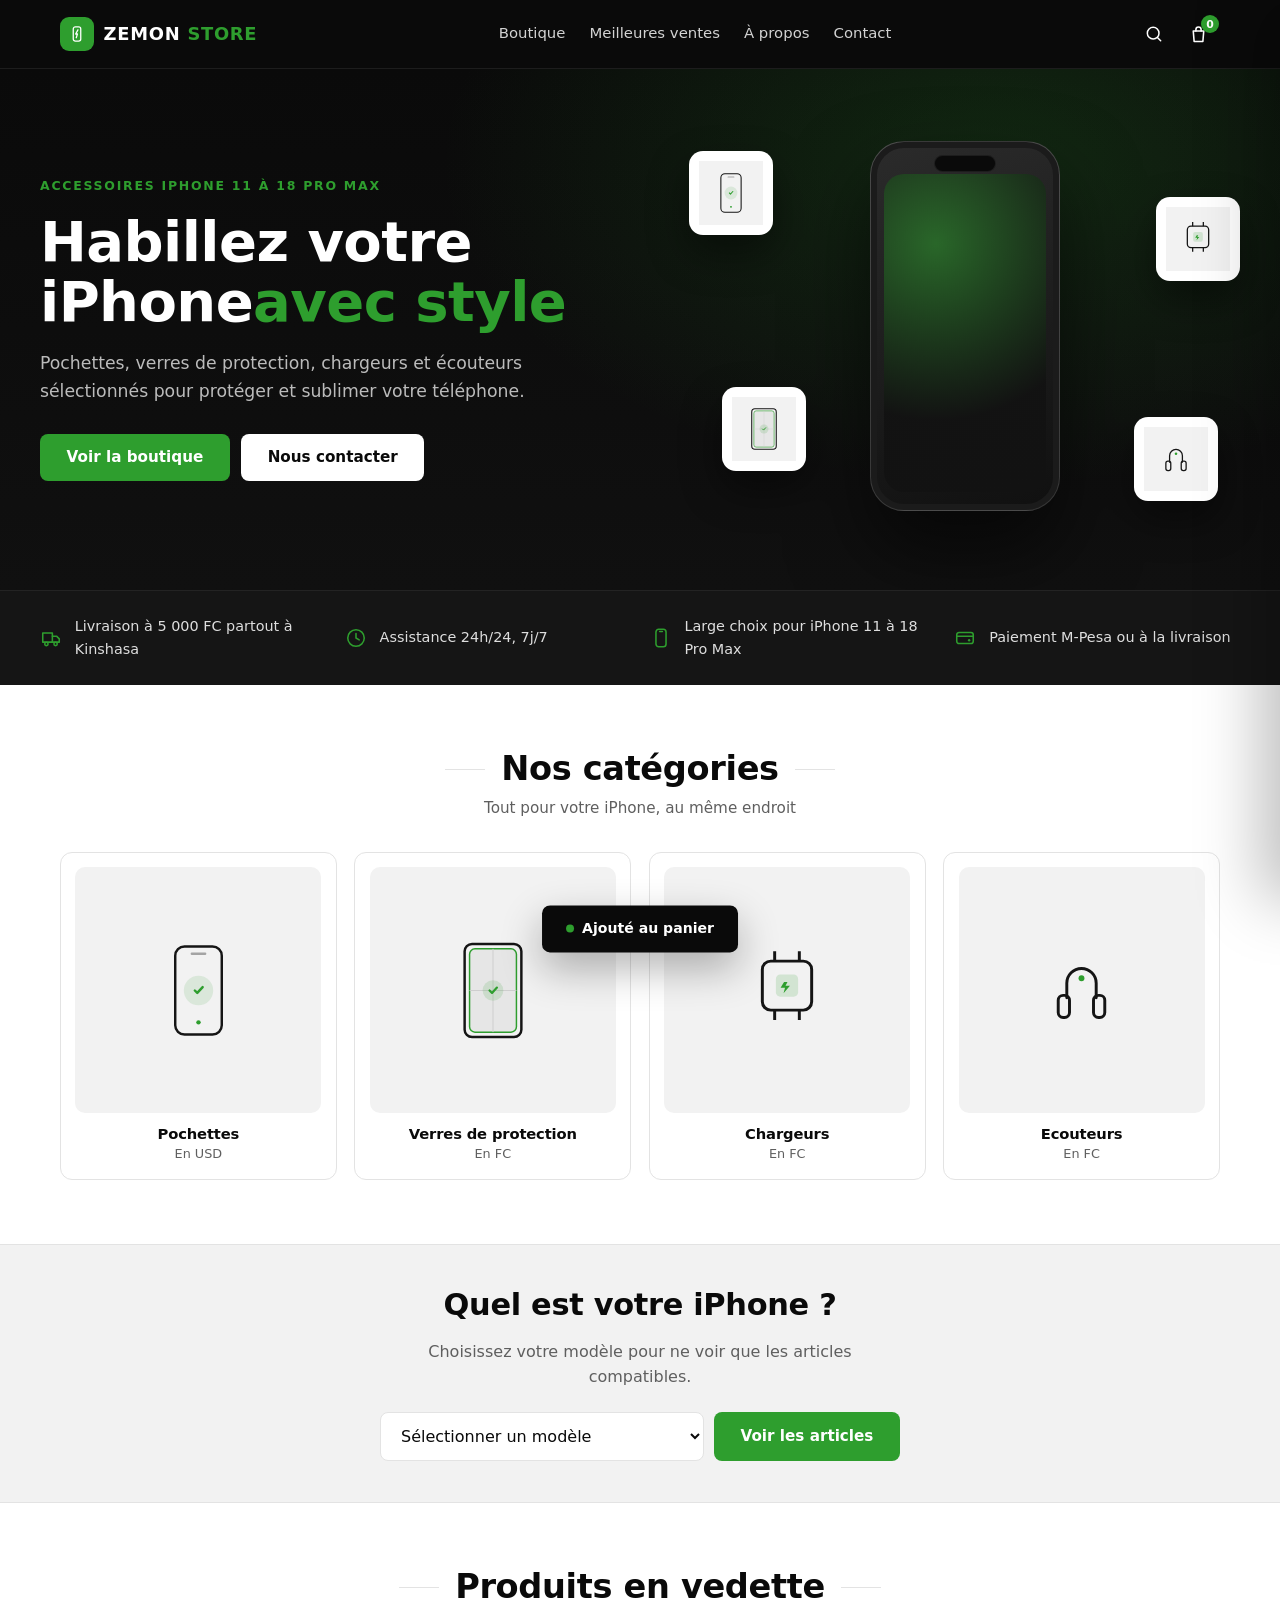
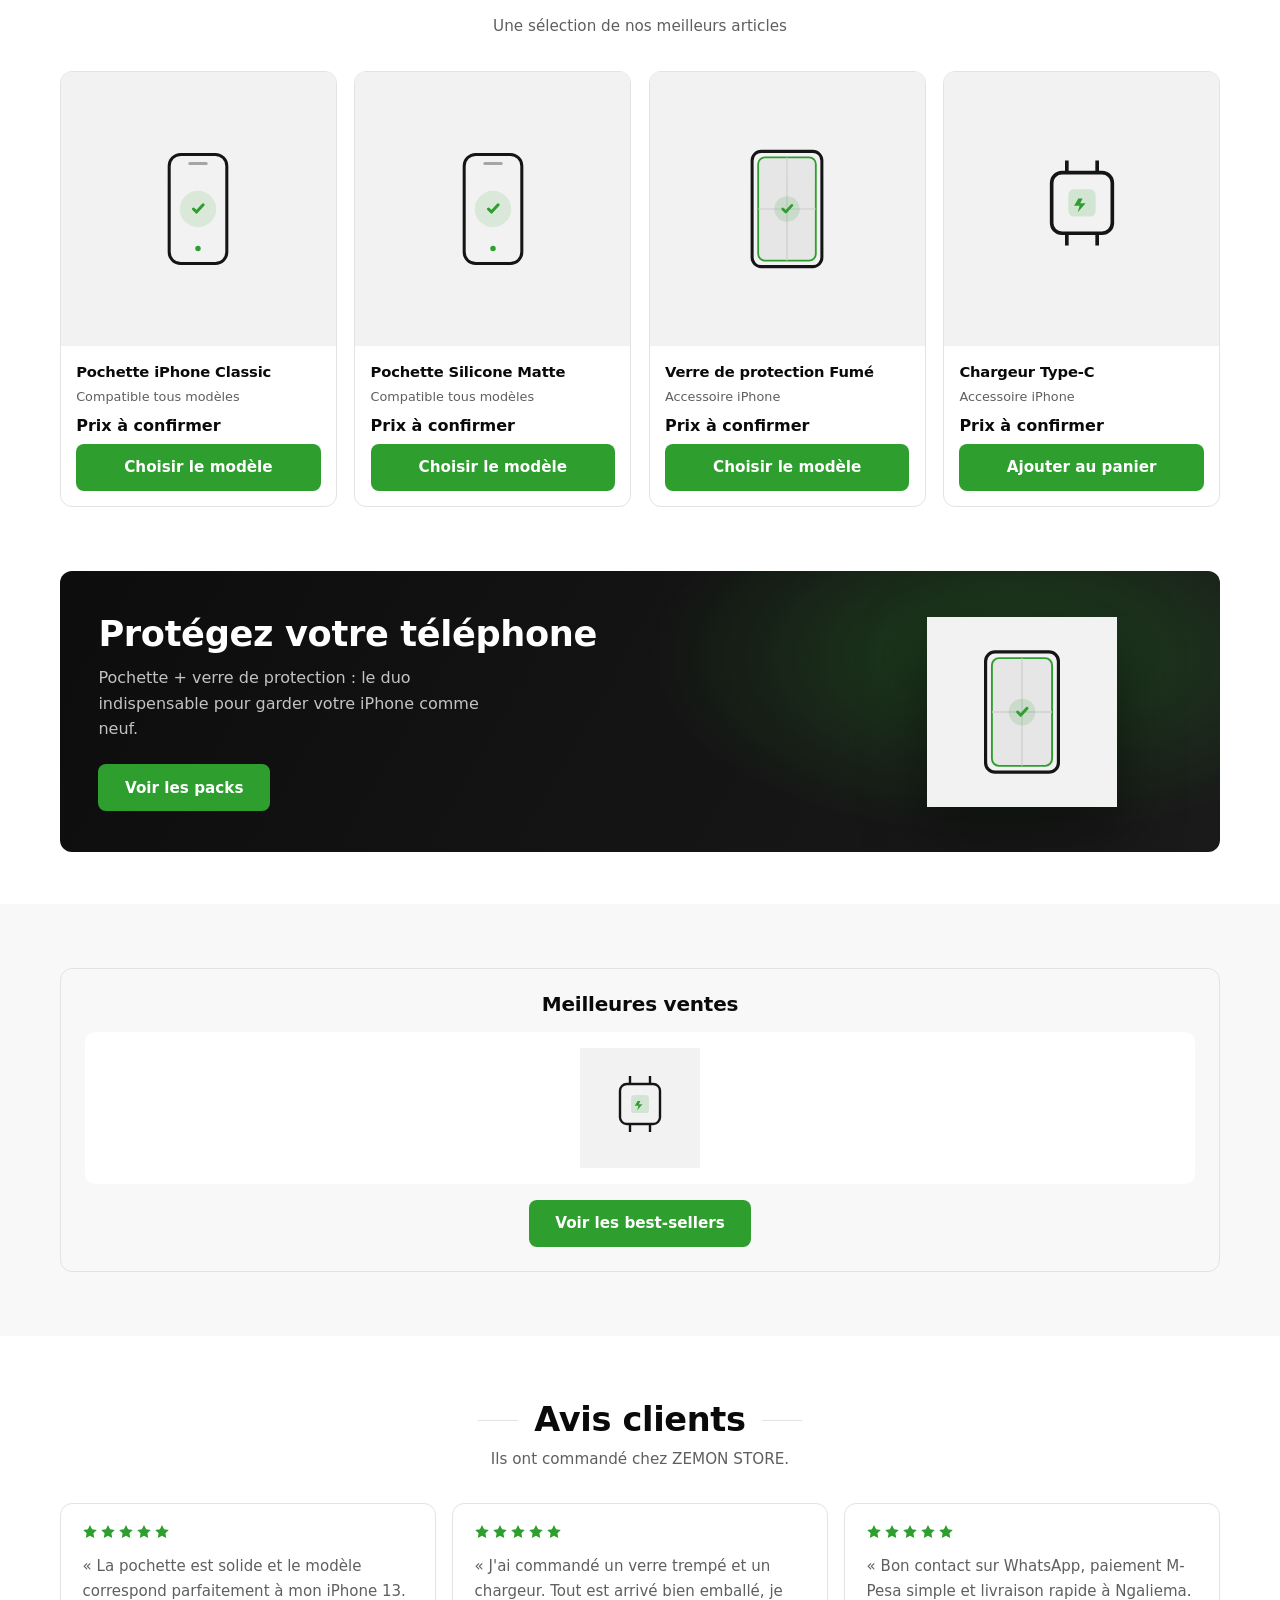
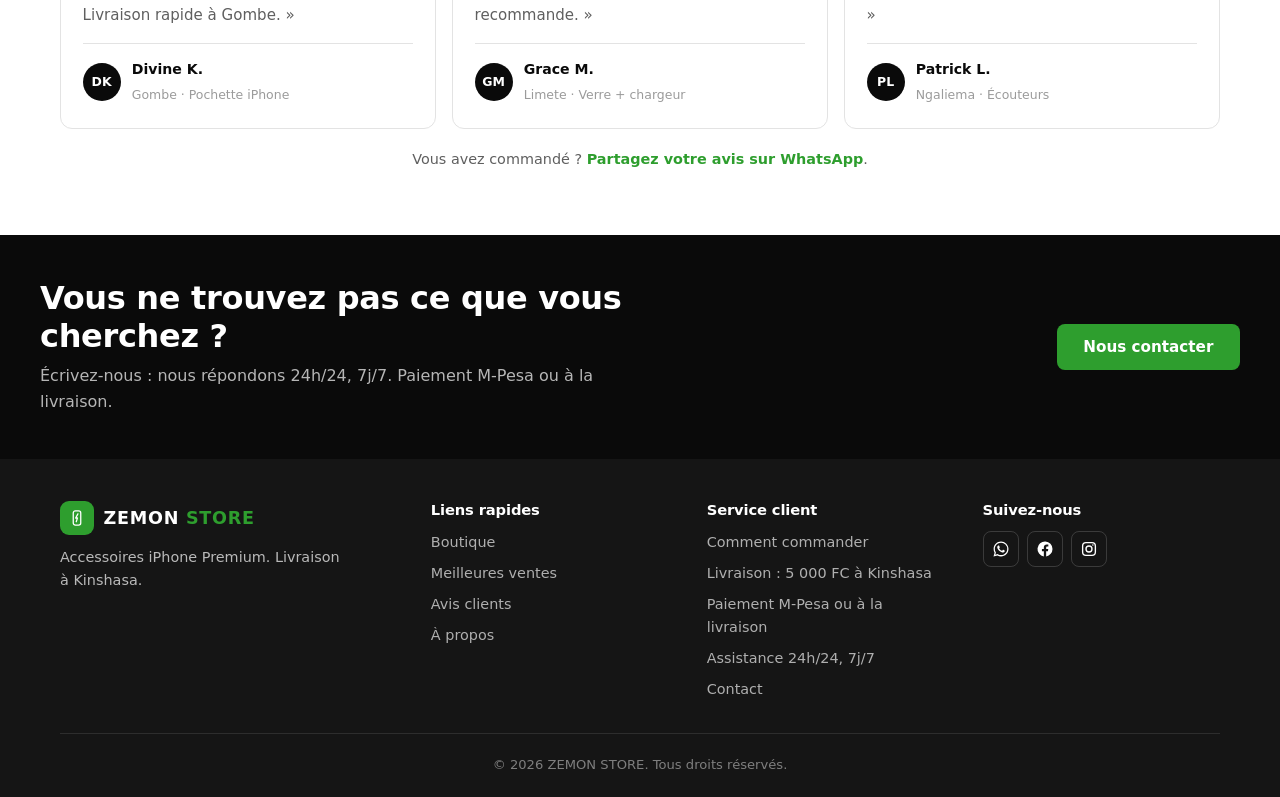
==== commit 591a7779: "Polish UI and harden client-side security" ====
--- a/index.html
+++ b/index.html
@@ -4,6 +4,10 @@
 <head>
   <meta charset="UTF-8">
   <meta name="viewport" content="width=device-width, initial-scale=1.0">
+  <meta http-equiv="Content-Security-Policy" content="default-src 'self' blob:; script-src 'self'; style-src 'self' 'unsafe-inline' https://fonts.googleapis.com; font-src https://fonts.gstatic.com; img-src 'self' data:; connect-src 'self'; object-src 'none'; frame-src 'none'; base-uri 'self'; form-action 'self'; upgrade-insecure-requests">
+  <meta name="referrer" content="strict-origin-when-cross-origin">
+  <meta name="theme-color" content="#0a0a0a">
+  <link rel="icon" href="assets/logo/zemon-store-logo-square.svg" type="image/svg+xml">
   <title>ZEMON STORE | Accessoires iPhone</title>
   <meta name="description" content="ZEMON STORE - Pochettes, verres de protection, chargeurs et ecouteurs pour iPhone 11 a 18 Pro Max. Livraison a Kinshasa.">
   <link rel="preconnect" href="https://fonts.googleapis.com">
@@ -45,7 +49,7 @@
 
     <div class="search-bar" id="searchBar">
       <form id="headerSearchForm">
-        <input type="search" id="headerSearchInput" placeholder="Rechercher une pochette, un chargeur, un verre..." aria-label="Rechercher">
+        <input type="search" id="headerSearchInput" maxlength="60" autocomplete="off" placeholder="Rechercher une pochette, un chargeur, un verre..." aria-label="Rechercher">
         <button class="btn btn-sm" type="submit">Chercher</button>
       </form>
     </div>
@@ -71,7 +75,7 @@
           <p class="hero-sub">Pochettes, verres de protection, chargeurs et écouteurs sélectionnés pour protéger et sublimer votre téléphone.</p>
           <div class="hero-actions">
             <a class="btn" href="pages/catalogue.html">Voir la boutique</a>
-            <a class="btn btn-light" href="https://wa.me/243818395949?text=Bonjour%20ZEMON%20STORE%2C%20je%20cherche%20%5Barticle%5D%20pour%20%5Bmod%C3%A8le%20d%27iPhone%5D" target="_blank" rel="noopener">Nous contacter</a>
+            <a class="btn btn-light" href="https://wa.me/243818395949?text=Bonjour%20ZEMON%20STORE%2C%20je%20cherche%20%5Barticle%5D%20pour%20%5Bmod%C3%A8le%20d%27iPhone%5D" target="_blank" rel="noopener noreferrer">Nous contacter</a>
           </div>
         </div>
 
@@ -225,7 +229,7 @@
             </div>
           </article>
         </div>
-        <p class="reviews-note">Vous avez commandé ? <a href="https://wa.me/243818395949?text=Bonjour%20ZEMON%20STORE%2C%20je%20souhaite%20partager%20mon%20avis%20sur%20ma%20commande." target="_blank" rel="noopener">Partagez votre avis sur WhatsApp</a>.</p>
+        <p class="reviews-note">Vous avez commandé ? <a href="https://wa.me/243818395949?text=Bonjour%20ZEMON%20STORE%2C%20je%20souhaite%20partager%20mon%20avis%20sur%20ma%20commande." target="_blank" rel="noopener noreferrer">Partagez votre avis sur WhatsApp</a>.</p>
       </div>
     </section>
 
@@ -235,7 +239,7 @@
           <h2>Vous ne trouvez pas ce que vous cherchez ?</h2>
           <p>Écrivez-nous : nous répondons 24h/24, 7j/7. Paiement M-Pesa ou à la livraison.</p>
         </div>
-        <a class="btn" href="https://wa.me/243818395949?text=Bonjour%20ZEMON%20STORE%2C%20je%20cherche%20%5Barticle%5D%20pour%20%5Bmod%C3%A8le%20d%27iPhone%5D" target="_blank" rel="noopener">Nous contacter</a>
+        <a class="btn" href="https://wa.me/243818395949?text=Bonjour%20ZEMON%20STORE%2C%20je%20cherche%20%5Barticle%5D%20pour%20%5Bmod%C3%A8le%20d%27iPhone%5D" target="_blank" rel="noopener noreferrer">Nous contacter</a>
       </div>
     </section>
   </main>
@@ -258,6 +262,7 @@
           <div class="footer-links">
             <a href="pages/catalogue.html">Boutique</a>
             <a href="pages/catalogue.html?filter=best">Meilleures ventes</a>
+            <a href="#avis">Avis clients</a>
             <a href="pages/contact.html#apropos">À propos</a>
           </div>
         </div>
@@ -276,13 +281,13 @@
         <div class="footer-col">
           <h4>Suivez-nous</h4>
           <div class="socials">
-            <a href="https://wa.me/243818395949" target="_blank" rel="noopener" aria-label="WhatsApp">
+            <a href="https://wa.me/243818395949" target="_blank" rel="noopener noreferrer" aria-label="WhatsApp">
               <svg width="18" height="18" viewBox="0 0 24 24" fill="currentColor"><path d="M12.04 2C6.58 2 2.13 6.45 2.13 11.91c0 1.75.46 3.45 1.32 4.95L2 22l5.25-1.38a9.9 9.9 0 0 0 4.79 1.22h.01c5.46 0 9.91-4.45 9.91-9.91 0-2.65-1.03-5.14-2.9-7.02A9.82 9.82 0 0 0 12.04 2Zm0 18.13h-.01a8.2 8.2 0 0 1-4.18-1.15l-.3-.18-3.11.82.83-3.04-.2-.31a8.2 8.2 0 0 1-1.26-4.38c0-4.54 3.7-8.23 8.24-8.23a8.2 8.2 0 0 1 8.23 8.24c0 4.54-3.7 8.23-8.24 8.23Zm4.52-6.16c-.25-.12-1.47-.72-1.69-.81-.23-.08-.39-.12-.56.12-.16.25-.64.81-.79.97-.14.17-.29.19-.54.06-.25-.12-1.05-.39-2-1.23-.74-.66-1.24-1.47-1.38-1.72-.15-.25-.02-.38.11-.51.11-.11.25-.29.37-.43.12-.15.16-.25.25-.41.08-.17.04-.31-.02-.43-.06-.12-.56-1.34-.76-1.84-.2-.48-.4-.42-.56-.43h-.48c-.17 0-.43.06-.66.31-.23.25-.86.85-.86 2.07 0 1.22.89 2.39 1.01 2.56.12.17 1.75 2.67 4.23 3.74.59.26 1.05.41 1.41.52.59.19 1.13.16 1.56.1.48-.07 1.47-.6 1.68-1.18.21-.58.21-1.07.14-1.18-.06-.11-.22-.17-.47-.29Z"/></svg>
             </a>
-            <a href="https://facebook.com" target="_blank" rel="noopener" aria-label="Facebook">
+            <a href="https://facebook.com" target="_blank" rel="noopener noreferrer" aria-label="Facebook">
               <svg width="18" height="18" viewBox="0 0 24 24" fill="currentColor"><path d="M22 12a10 10 0 1 0-11.56 9.88v-6.99H7.9V12h2.54V9.8c0-2.5 1.49-3.89 3.77-3.89 1.09 0 2.24.2 2.24.2v2.46h-1.26c-1.24 0-1.63.77-1.63 1.56V12h2.78l-.44 2.89h-2.34v6.99A10 10 0 0 0 22 12Z"/></svg>
             </a>
-            <a href="https://instagram.com" target="_blank" rel="noopener" aria-label="Instagram">
+            <a href="https://instagram.com" target="_blank" rel="noopener noreferrer" aria-label="Instagram">
               <svg width="18" height="18" viewBox="0 0 24 24" fill="none" stroke="currentColor" stroke-width="1.8" stroke-linecap="round"><rect x="3.5" y="3.5" width="17" height="17" rx="4.5"/><circle cx="12" cy="12" r="4"/><circle cx="17.2" cy="6.8" r="1" fill="currentColor" stroke="none"/></svg>
             </a>
           </div>
@@ -292,7 +297,7 @@
     </div>
   </footer>
 
-  <div class="cart-toast" id="cartToast">Ajouté au panier</div>
+  <div class="cart-toast" id="cartToast" role="status" aria-live="polite">Ajouté au panier</div>
 
   <div class="cart-overlay" id="cartOverlay"></div>
   <aside class="cart-drawer" id="cartDrawer" aria-label="Panier">
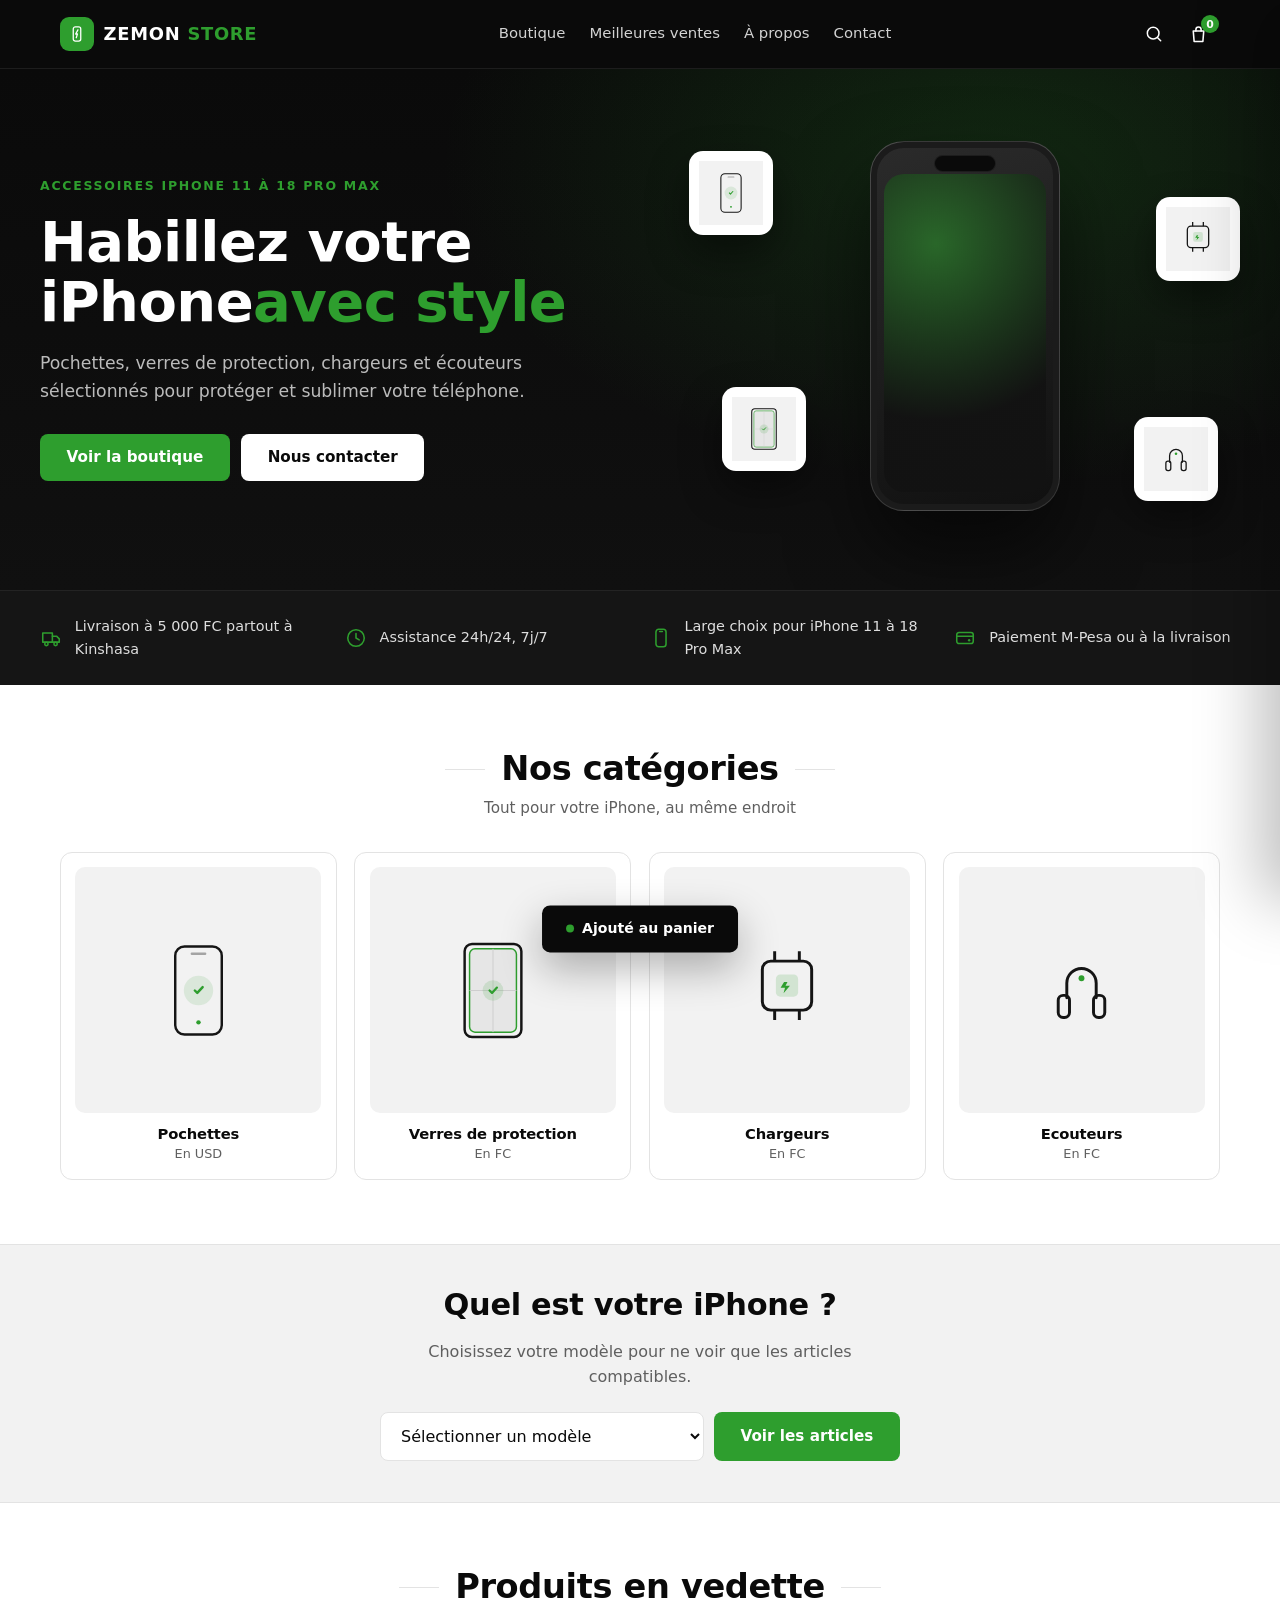
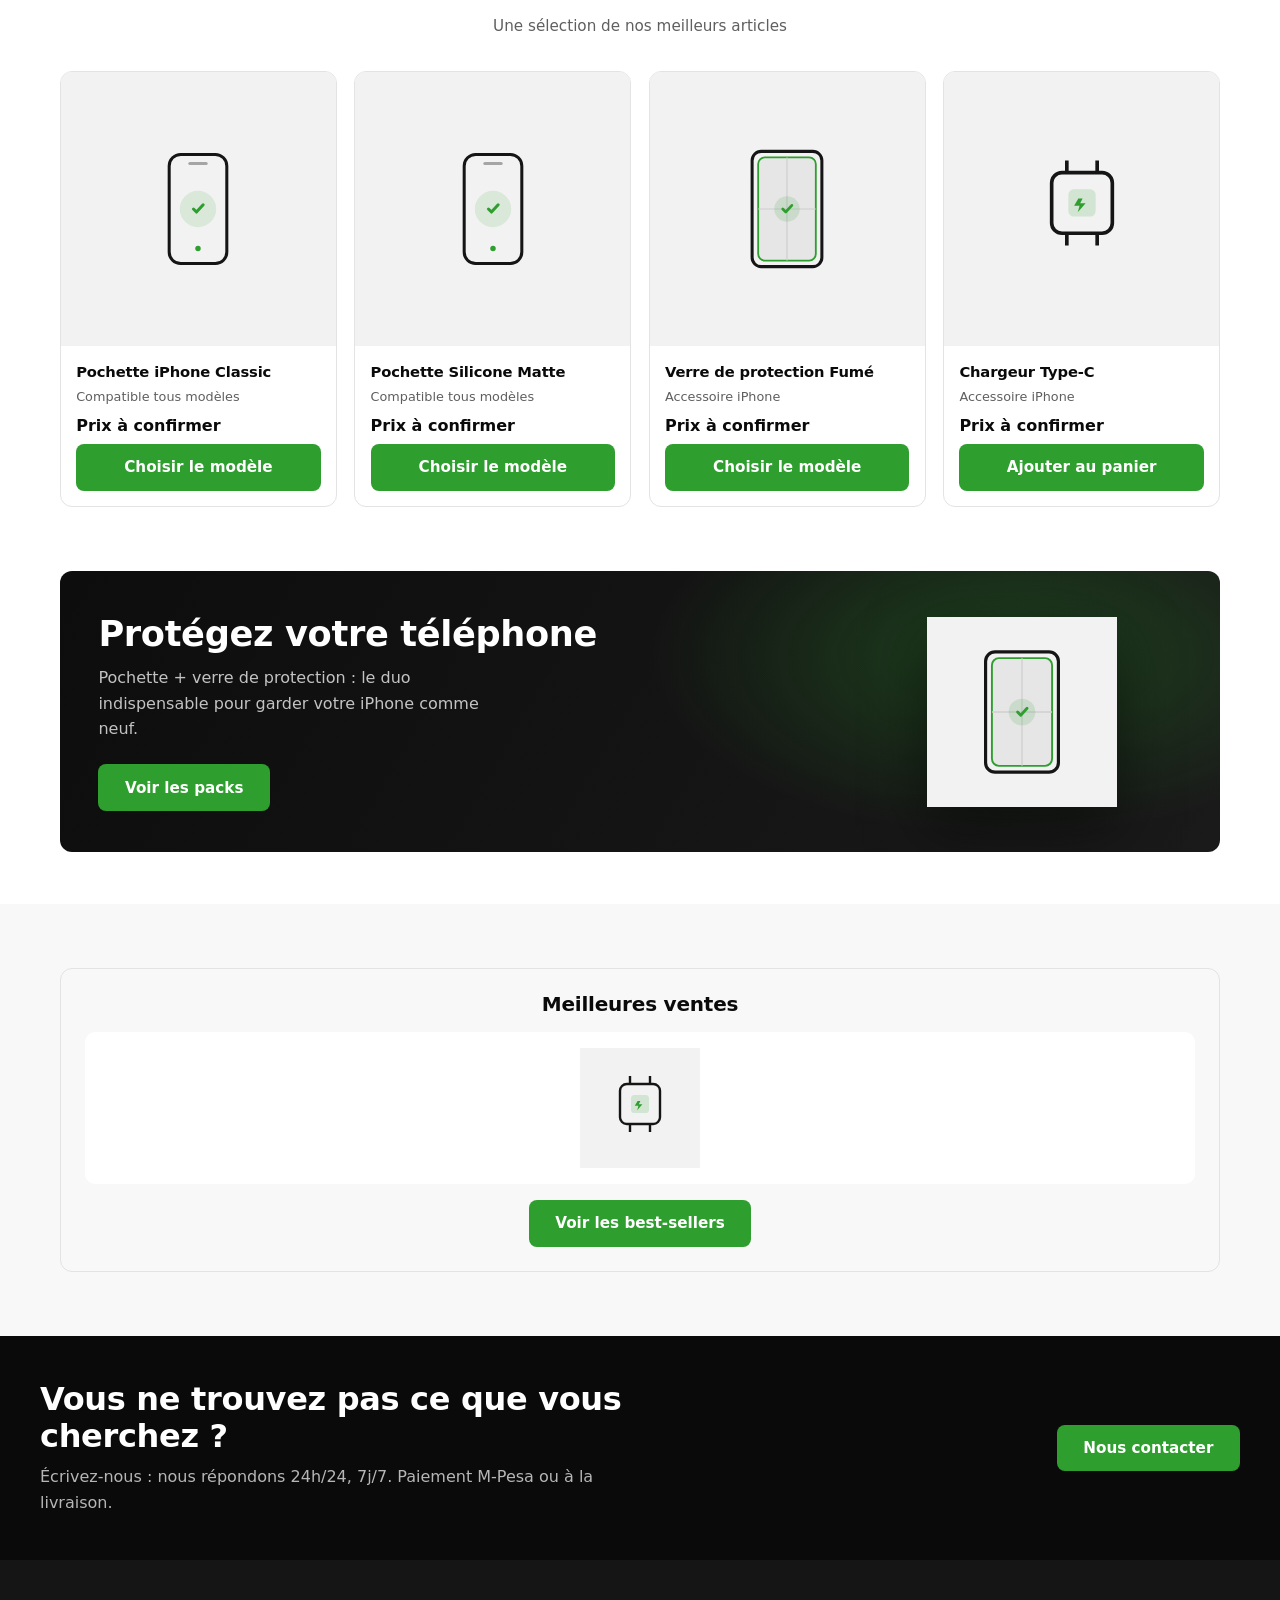
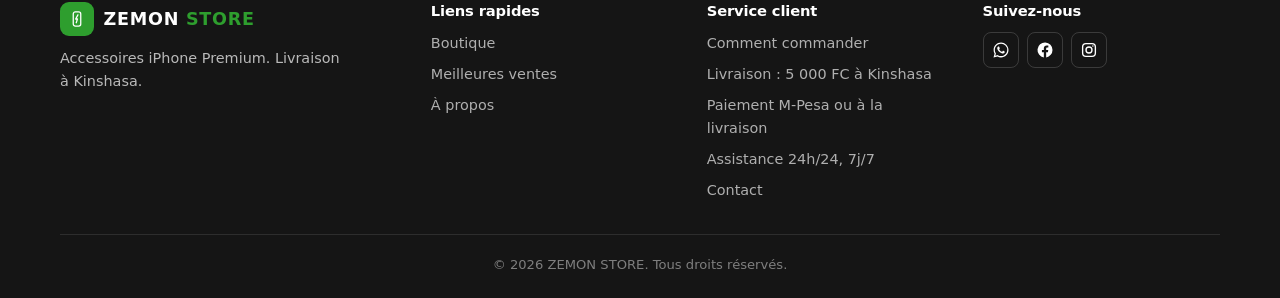
==== commit 07e13423: "Remove demo customer reviews" ====
--- a/index.html
+++ b/index.html
@@ -191,48 +191,6 @@
       </div>
     </section>
 
-    <section class="section" id="avis">
-      <div class="container">
-        <div class="section-head section-head--lined">
-          <h2>Avis clients</h2>
-          <p>Ils ont commandé chez ZEMON STORE.</p>
-        </div>
-        <div class="reviews-grid">
-          <article class="review-card">
-            <div class="review-stars" role="img" aria-label="5 étoiles sur 5">
-              <svg width="86" height="14" viewBox="0 0 86 14" fill="currentColor"><path d="M7 0l2.1 4.3 4.7.7-3.4 3.3.8 4.7L7 10.8 2.8 13l.8-4.7L.2 5l4.7-.7L7 0Z"/><path d="M25 0l2.1 4.3 4.7.7-3.4 3.3.8 4.7L25 10.8l-4.2 2.2.8-4.7L18.2 5l4.7-.7L25 0Z"/><path d="M43 0l2.1 4.3 4.7.7-3.4 3.3.8 4.7L43 10.8l-4.2 2.2.8-4.7L36.2 5l4.7-.7L43 0Z"/><path d="M61 0l2.1 4.3 4.7.7-3.4 3.3.8 4.7L61 10.8l-4.2 2.2.8-4.7L54.2 5l4.7-.7L61 0Z"/><path d="M79 0l2.1 4.3 4.7.7-3.4 3.3.8 4.7L79 10.8l-4.2 2.2.8-4.7L72.2 5l4.7-.7L79 0Z"/></svg>
-            </div>
-            <p>« La pochette est solide et le modèle correspond parfaitement à mon iPhone 13. Livraison rapide à Gombe. »</p>
-            <div class="review-author">
-              <span class="review-avatar" aria-hidden="true">DK</span>
-              <div><strong>Divine K.</strong><span>Gombe · Pochette iPhone</span></div>
-            </div>
-          </article>
-          <article class="review-card">
-            <div class="review-stars" role="img" aria-label="5 étoiles sur 5">
-              <svg width="86" height="14" viewBox="0 0 86 14" fill="currentColor"><path d="M7 0l2.1 4.3 4.7.7-3.4 3.3.8 4.7L7 10.8 2.8 13l.8-4.7L.2 5l4.7-.7L7 0Z"/><path d="M25 0l2.1 4.3 4.7.7-3.4 3.3.8 4.7L25 10.8l-4.2 2.2.8-4.7L18.2 5l4.7-.7L25 0Z"/><path d="M43 0l2.1 4.3 4.7.7-3.4 3.3.8 4.7L43 10.8l-4.2 2.2.8-4.7L36.2 5l4.7-.7L43 0Z"/><path d="M61 0l2.1 4.3 4.7.7-3.4 3.3.8 4.7L61 10.8l-4.2 2.2.8-4.7L54.2 5l4.7-.7L61 0Z"/><path d="M79 0l2.1 4.3 4.7.7-3.4 3.3.8 4.7L79 10.8l-4.2 2.2.8-4.7L72.2 5l4.7-.7L79 0Z"/></svg>
-            </div>
-            <p>« J'ai commandé un verre trempé et un chargeur. Tout est arrivé bien emballé, je recommande. »</p>
-            <div class="review-author">
-              <span class="review-avatar" aria-hidden="true">GM</span>
-              <div><strong>Grace M.</strong><span>Limete · Verre + chargeur</span></div>
-            </div>
-          </article>
-          <article class="review-card">
-            <div class="review-stars" role="img" aria-label="5 étoiles sur 5">
-              <svg width="86" height="14" viewBox="0 0 86 14" fill="currentColor"><path d="M7 0l2.1 4.3 4.7.7-3.4 3.3.8 4.7L7 10.8 2.8 13l.8-4.7L.2 5l4.7-.7L7 0Z"/><path d="M25 0l2.1 4.3 4.7.7-3.4 3.3.8 4.7L25 10.8l-4.2 2.2.8-4.7L18.2 5l4.7-.7L25 0Z"/><path d="M43 0l2.1 4.3 4.7.7-3.4 3.3.8 4.7L43 10.8l-4.2 2.2.8-4.7L36.2 5l4.7-.7L43 0Z"/><path d="M61 0l2.1 4.3 4.7.7-3.4 3.3.8 4.7L61 10.8l-4.2 2.2.8-4.7L54.2 5l4.7-.7L61 0Z"/><path d="M79 0l2.1 4.3 4.7.7-3.4 3.3.8 4.7L79 10.8l-4.2 2.2.8-4.7L72.2 5l4.7-.7L79 0Z"/></svg>
-            </div>
-            <p>« Bon contact sur WhatsApp, paiement M-Pesa simple et livraison rapide à Ngaliema. »</p>
-            <div class="review-author">
-              <span class="review-avatar" aria-hidden="true">PL</span>
-              <div><strong>Patrick L.</strong><span>Ngaliema · Écouteurs</span></div>
-            </div>
-          </article>
-        </div>
-        <p class="reviews-note">Vous avez commandé ? <a href="https://wa.me/243818395949?text=Bonjour%20ZEMON%20STORE%2C%20je%20souhaite%20partager%20mon%20avis%20sur%20ma%20commande." target="_blank" rel="noopener noreferrer">Partagez votre avis sur WhatsApp</a>.</p>
-      </div>
-    </section>
-
     <section class="contact-band">
       <div class="container contact-band-inner">
         <div>
@@ -262,7 +220,6 @@
           <div class="footer-links">
             <a href="pages/catalogue.html">Boutique</a>
             <a href="pages/catalogue.html?filter=best">Meilleures ventes</a>
-            <a href="#avis">Avis clients</a>
             <a href="pages/contact.html#apropos">À propos</a>
           </div>
         </div>
--- a/css/style.css
+++ b/css/style.css
@@ -1687,87 +1687,9 @@
   grid-template-columns: 1fr;
 }
 
-/* Avis clients */
-.reviews-grid {
-  display: grid;
-  gap: 1rem;
-}
-
 #apropos,
-#contact,
-#avis {
+#contact {
   scroll-margin-top: 90px;
-}
-
-.review-card {
-  display: flex;
-  flex-direction: column;
-  gap: 0.9rem;
-  background: var(--white);
-  border: 1px solid var(--gray-200);
-  border-radius: var(--radius);
-  padding: 1.35rem;
-}
-
-.review-stars {
-  color: var(--green);
-  line-height: 0;
-}
-
-.review-card p {
-  flex: 1;
-  color: var(--gray-600);
-  font-size: 0.94rem;
-  line-height: 1.65;
-}
-
-.review-author {
-  display: flex;
-  align-items: center;
-  gap: 0.7rem;
-  padding-top: 0.9rem;
-  border-top: 1px solid var(--gray-200);
-}
-
-.review-avatar {
-  width: 38px;
-  height: 38px;
-  flex-shrink: 0;
-  border-radius: 50%;
-  background: var(--black);
-  color: var(--white);
-  display: grid;
-  place-items: center;
-  font-size: 0.78rem;
-  font-weight: 700;
-}
-
-.review-author strong {
-  display: block;
-  font-size: 0.88rem;
-}
-
-.review-author div span {
-  font-size: 0.78rem;
-  color: var(--gray-400);
-}
-
-.reviews-note {
-  margin-top: 1.2rem;
-  text-align: center;
-  font-size: 0.9rem;
-  color: var(--gray-600);
-}
-
-.reviews-note a {
-  color: var(--green);
-  font-weight: 600;
-}
-
-@media (min-width: 700px) {
-  .reviews-grid {
-    grid-template-columns: repeat(3, minmax(0, 1fr));
-  }
 }
 
 .info-grid {
